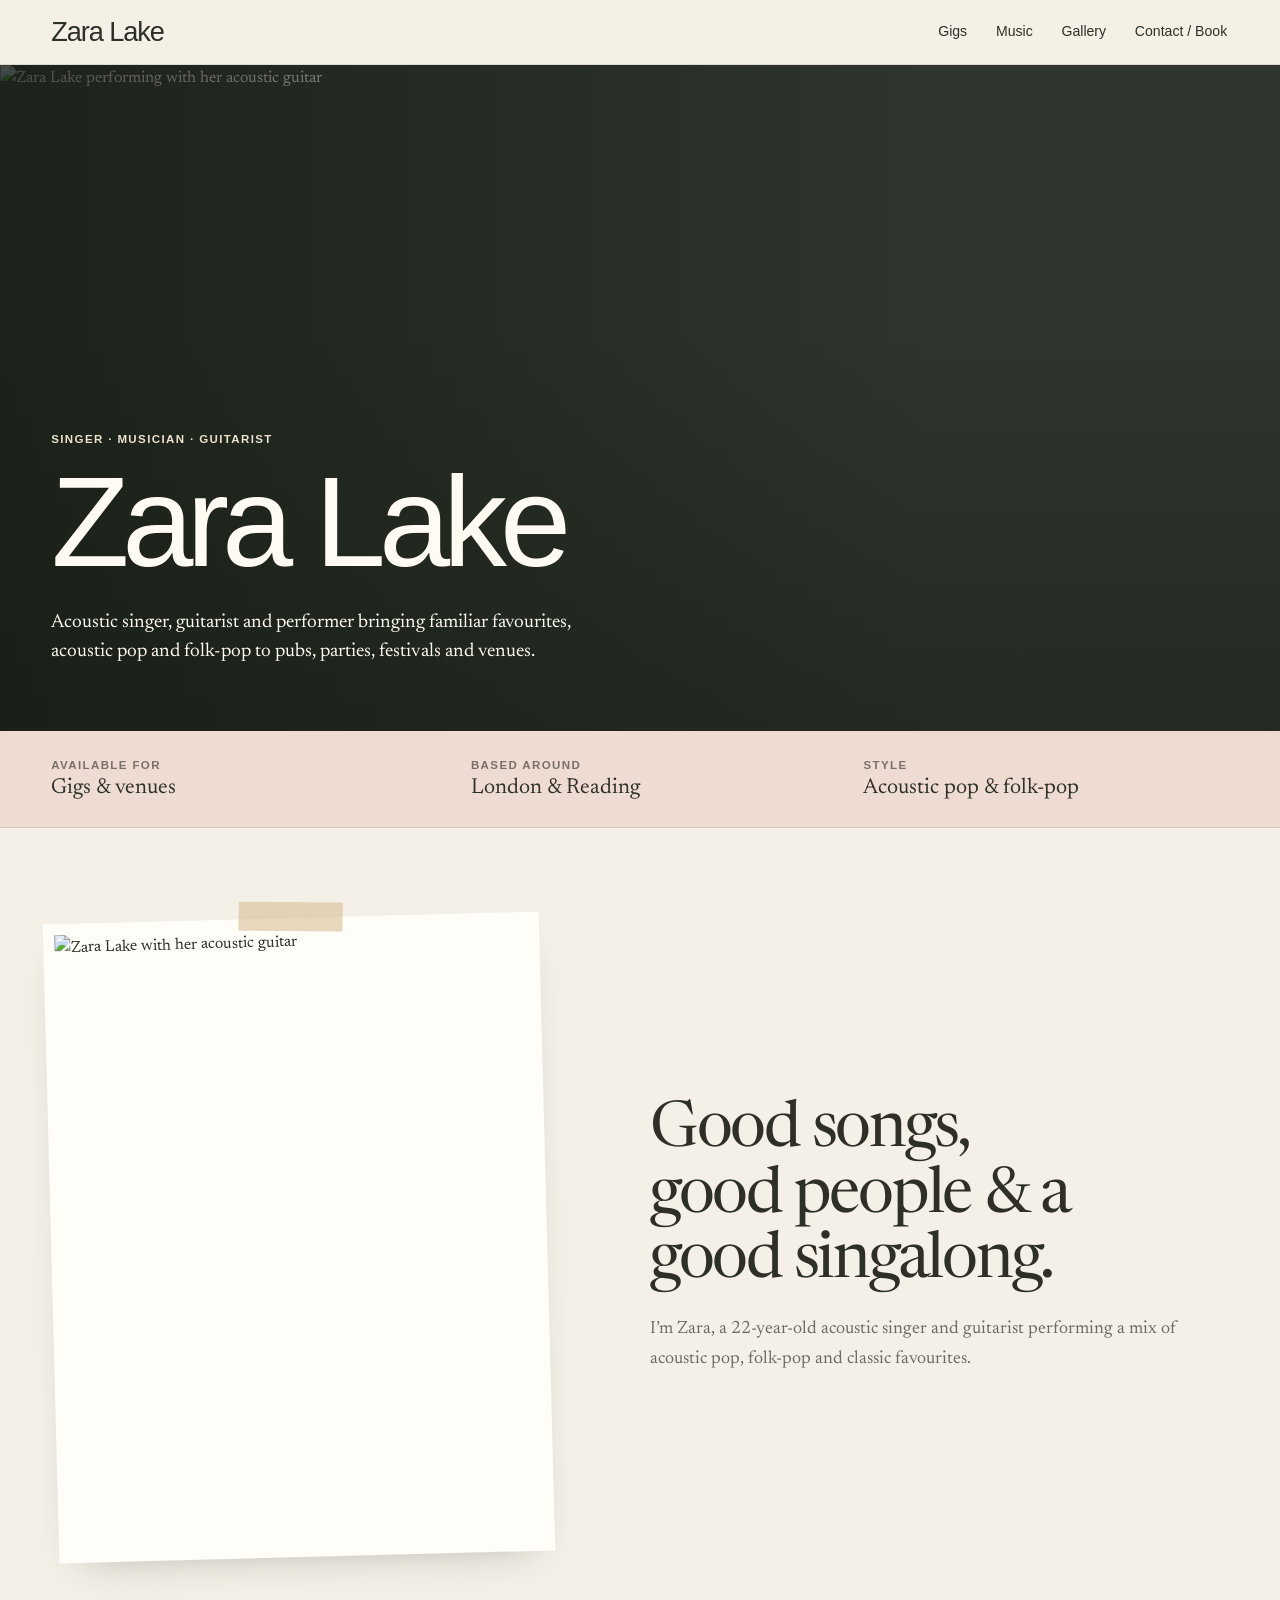
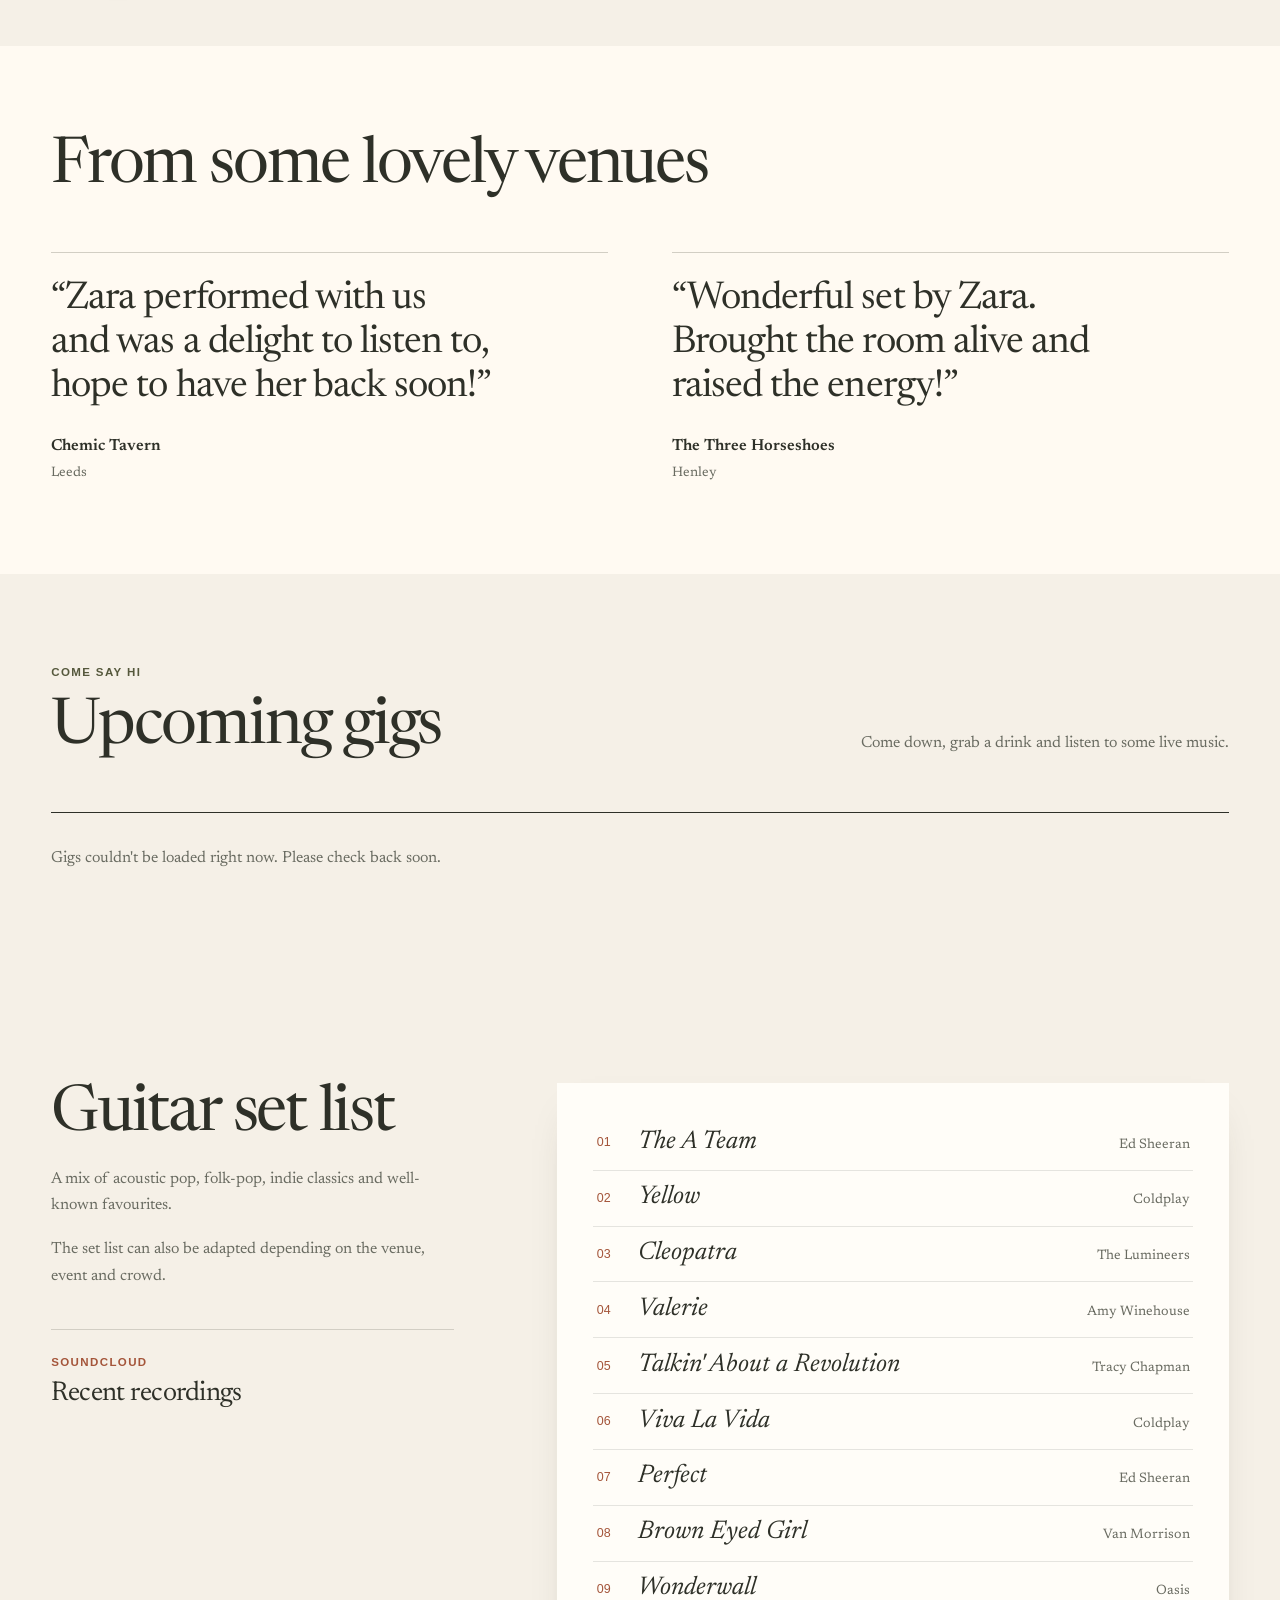
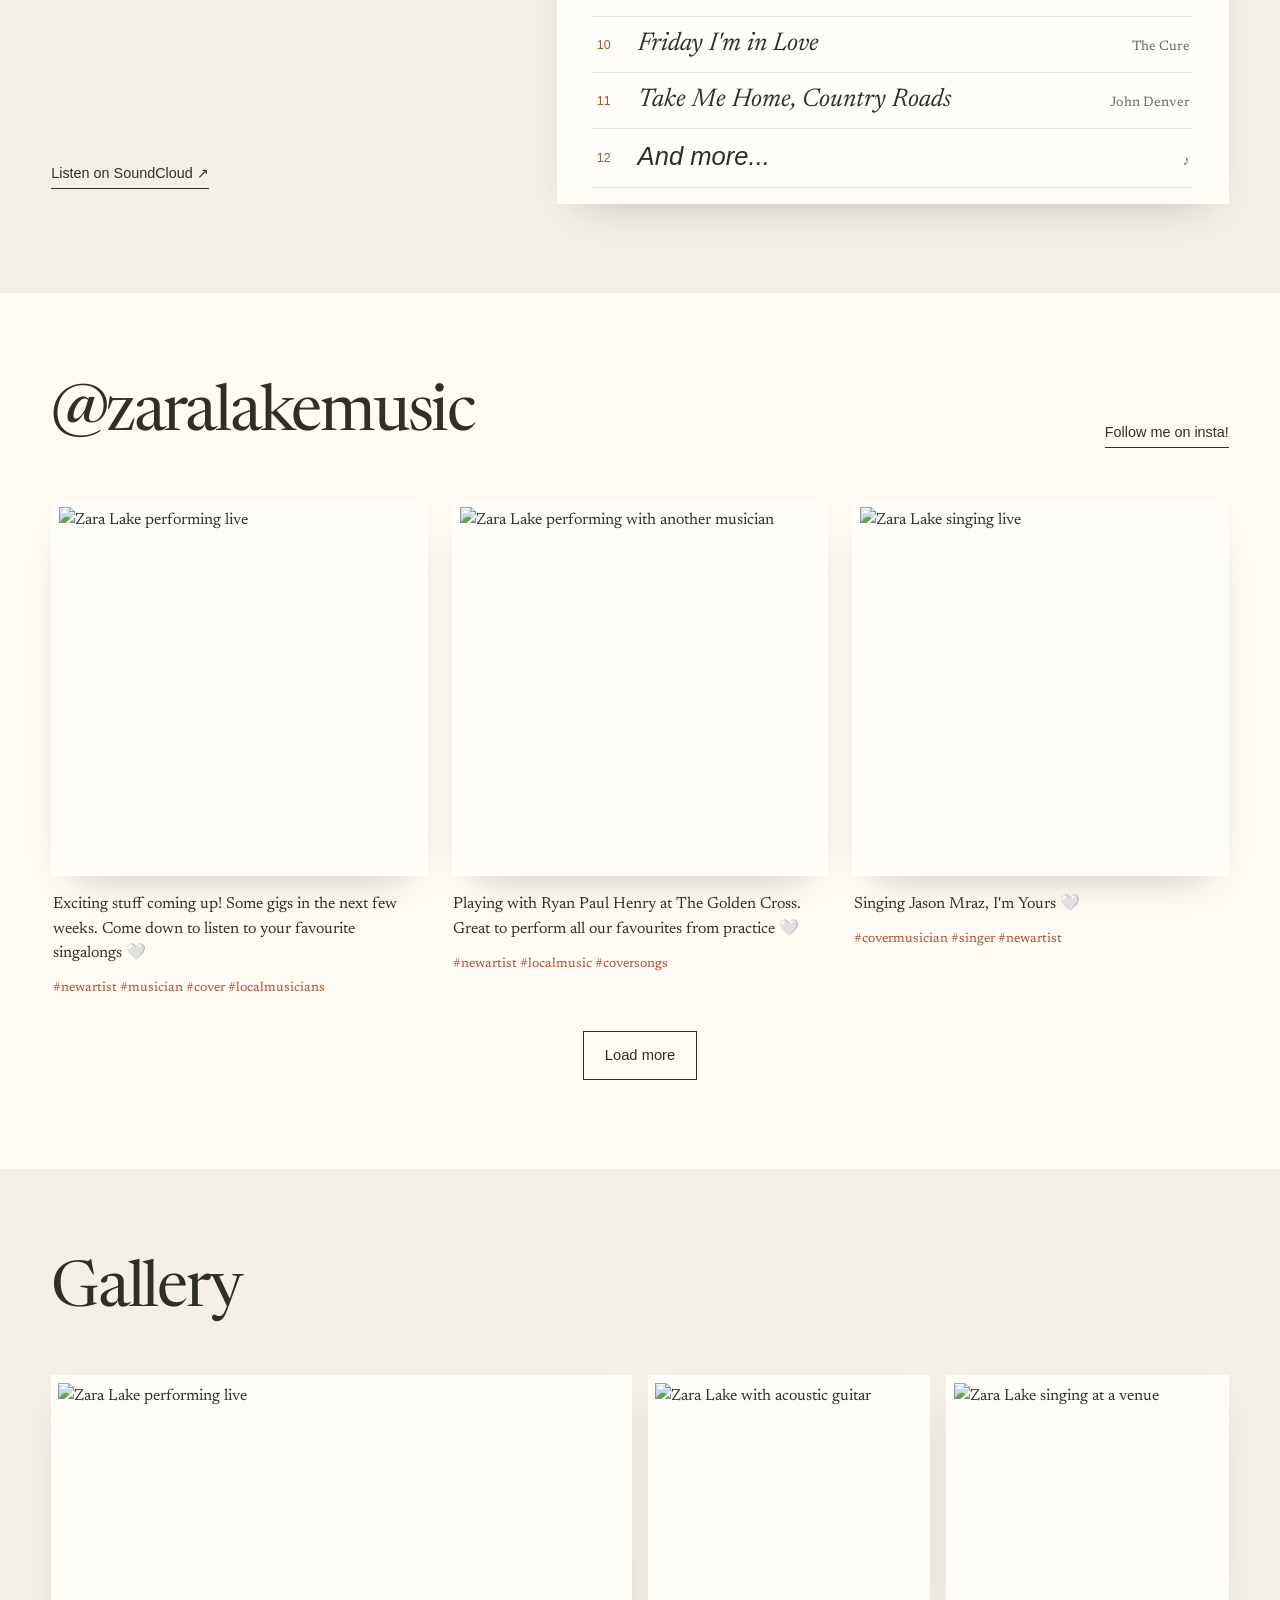
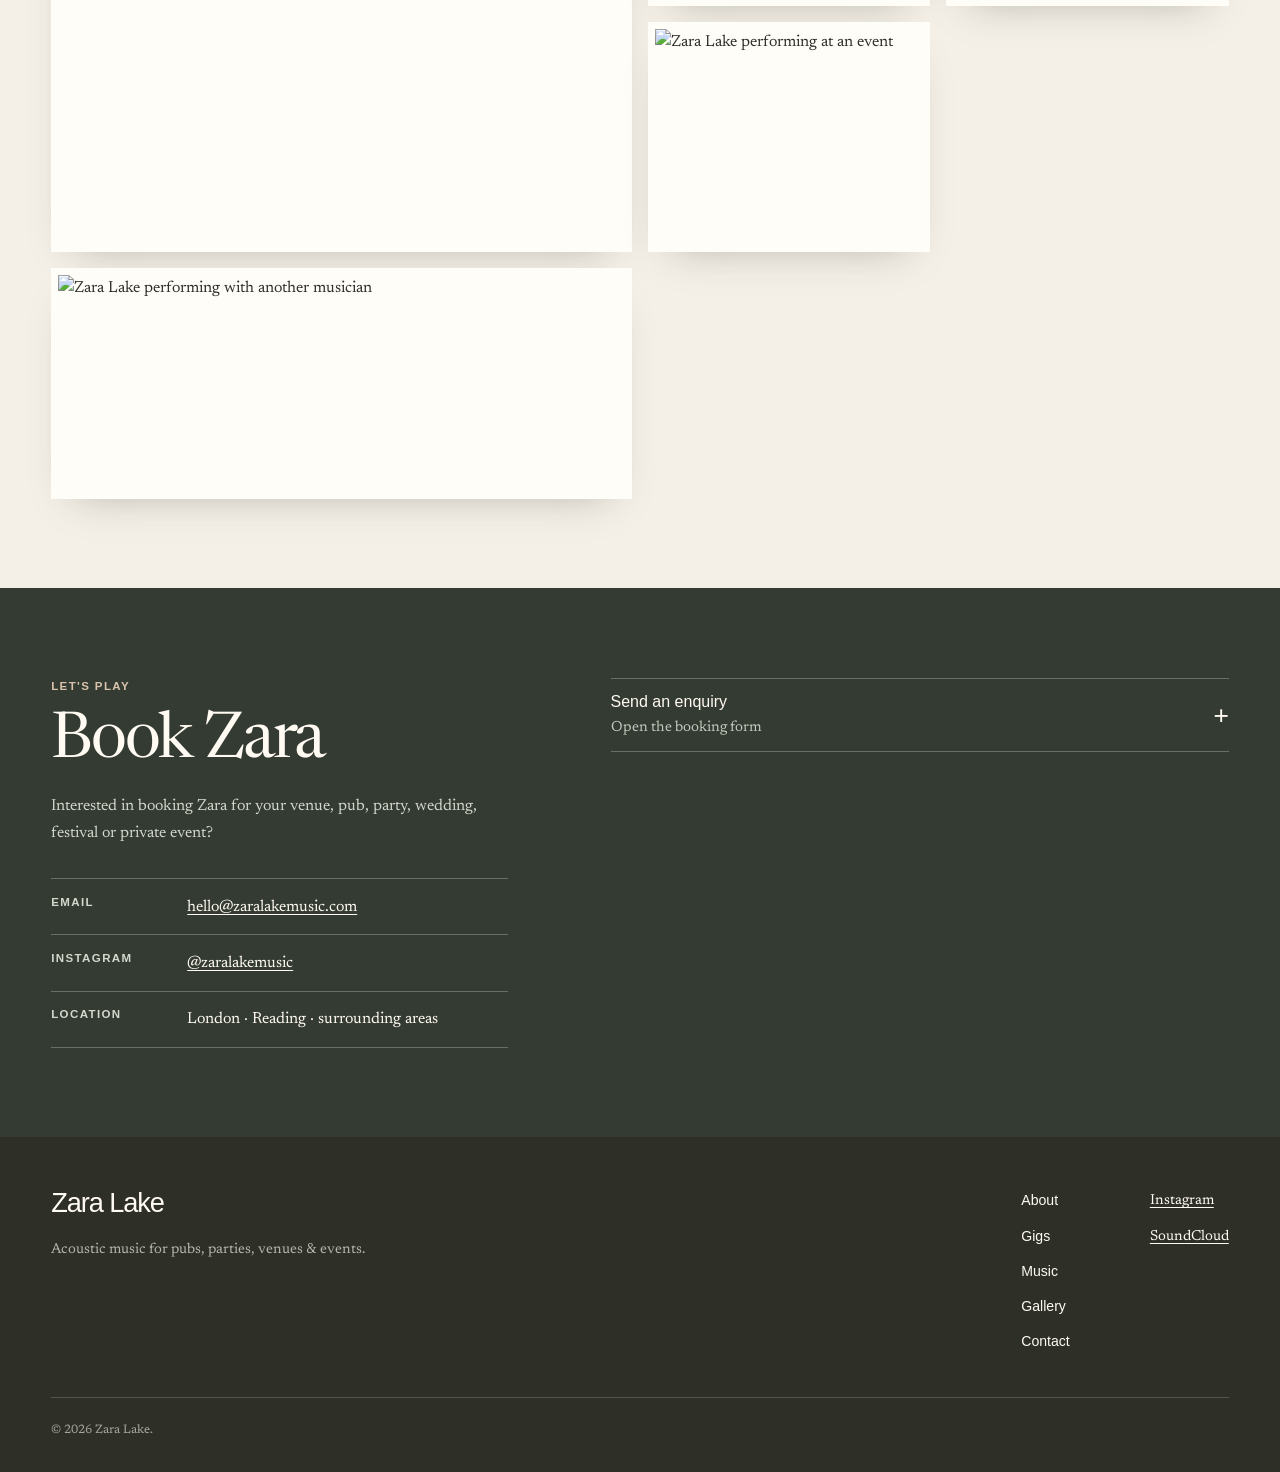
==== home.html @ e3bdc4d8 "Create home.html" ====
<!DOCTYPE html>
<html lang="en">
<head>
  <meta charset="UTF-8">
  <meta name="viewport" content="width=device-width, initial-scale=1.0">
  <meta name="theme-color" content="#f5f0e7">
  <meta name="color-scheme" content="light">
  <link rel="preconnect" href="https://fonts.googleapis.com">
  <link rel="preconnect" href="https://fonts.gstatic.com" crossorigin>
  <link href="https://fonts.googleapis.com/css2?family=Newsreader:ital,opsz,wght@0,6..72,200..800;1,6..72,200..800&display=swap" rel="stylesheet">

  <title>Zara Lake | Singer, Musician & Guitarist</title>

  <meta
    name="description"
    content="Zara Lake is a 22-year-old acoustic singer, guitarist and performer available for gigs, pubs, parties and venues across London, Reading and surrounding areas."
  >

  <!--
    CSS / JS hooks are intentionally kept semantic and lightweight.
    Add your own stylesheet and scripts here.
  -->
  <style>
:root {
  color-scheme: light;
  --paper: #f5f0e7;
  --cream: #fffaf2;
  --blush: #eedbd2;
  --sage: #e8ebe1;
  --olive: #55583c;
  --olive-deep: #343b32;
  --ink: #2e3028;
  --muted: #696b61;
  --line: #d2cec4;
  --line-soft: rgba(46, 48, 40, .12);
  --accent: #a4553a;
  --accent-soft: #dac3ac;
  --serif: "Newsreader", serif;
  --sans: Arial, Helvetica, sans-serif;
  --content: 76rem;
  --gutter: clamp(1.25rem, 4vw, 4rem);
  --section-space: clamp(4rem, 7vw, 7rem);
  --header-height: 4rem;
  --radius: .2rem;
  --shadow: 0 18px 40px -24px rgba(46, 48, 40, .35);
}

*, *::before, *::after { box-sizing: border-box; }

html {
  scroll-behavior: smooth;
  scroll-padding-top: calc(var(--header-height) + 1rem);
}

body {
  margin: 0;
  overflow-x: hidden;
  background: var(--paper);
  color: var(--ink);
  font: 400 1rem/1.65 var(--serif);
  -webkit-font-smoothing: antialiased;
  text-rendering: optimizeLegibility;
}

body.nav-lock { overflow: hidden; }

img {
  display: block;
  width: 100%;
  max-width: 100%;
}

button, input, textarea, select { font: inherit; }
button { color: inherit; cursor: pointer; }
a { color: inherit; text-decoration: none; }
p, h1, h2, h3, figure, blockquote { margin: 0; }
ul { margin: 0; padding: 0; }
[hidden] { display: none !important; }

::selection {
  background: var(--blush);
  color: var(--ink);
}

:focus-visible {
  outline: 3px solid var(--accent);
  outline-offset: 4px;
}

.container {
  width: min(calc(100% - 2 * var(--gutter)), var(--content));
  margin-inline: auto;
}

.section { padding-block: var(--section-space); }
.section[id] { scroll-margin-top: calc(var(--header-height) + 1rem); }

.eyebrow,
.booking-strip__label,
.contact__detail-label {
  font-family: var(--sans);
  font-size: .72rem;
  font-weight: 700;
  letter-spacing: .12em;
  line-height: 1.4;
  text-transform: uppercase;
}

.eyebrow {
  margin-bottom: 1rem;
  color: var(--olive);
}

h1, h2, h3 {
  font-family: var(--serif);
  font-weight: 400;
}

h2 {
  font-size: clamp(2.7rem, 5vw, 4.5rem);
  line-height: 1.02;
  letter-spacing: -.035em;
  text-wrap: balance;
}

h3 {
  font-size: clamp(1.45rem, 2.2vw, 2rem);
  line-height: 1.08;
  letter-spacing: -.02em;
}

.section-heading {
  max-width: 44rem;
  margin-bottom: clamp(2rem, 4vw, 3.5rem);
}

.section-heading > p:last-child {
  max-width: 36rem;
  margin-top: 1rem;
  color: var(--muted);
}

.section-heading--split {
  max-width: none;
  display: flex;
  align-items: end;
  justify-content: space-between;
  gap: 1.5rem 3rem;
}

.section-heading--split > p {
  max-width: 22rem;
  margin: 0 0 .3rem;
  color: var(--muted);
}

/* Header */
.site-header {
  position: sticky;
  top: 0;
  z-index: 50;
  background: rgba(245, 240, 231, .96);
  border-bottom: 1px solid var(--line-soft);
}

.site-header__inner {
  min-height: var(--header-height);
  display: flex;
  align-items: center;
  justify-content: space-between;
  gap: 1.5rem;
}

.site-logo {
  display: inline-flex;
  flex: none;
  line-height: 1;
}

.site-logo__name {
  font-family: var(--sans);
  font-size: 1.7rem;
  font-weight: 400;
  letter-spacing: -.04em;
}

.site-nav-panel {
  display: flex;
  align-items: center;
  margin-left: auto;
}

.site-nav {
  display: flex;
  align-items: center;
  gap: clamp(.8rem, 2vw, 2rem);
}

.site-nav a,
.site-footer nav a {
  font-family: var(--sans);
  font-size: .88rem;
}

.site-nav a {
  position: relative;
  padding: .8rem .1rem;
}

.site-nav a::after {
  content: "";
  position: absolute;
  right: .1rem;
  bottom: .52rem;
  left: .1rem;
  height: 1px;
  background: currentColor;
  transform: scaleX(0);
  transform-origin: right;
  transition: transform .2s ease;
}

.site-nav a:hover::after,
.site-nav a:focus-visible::after {
  transform: scaleX(1);
  transform-origin: left;
}

.nav-toggle { display: none; }

/* Hero */
.hero {
  position: relative;
  isolation: isolate;
  min-height: clamp(32rem, 74svh, 46rem);
  display: flex;
  align-items: flex-end;
  overflow: hidden;
  background: var(--olive-deep);
  color: var(--cream);
}

.hero__media,
.hero__media::after,
.hero__image {
  position: absolute;
  inset: 0;
  width: 100%;
  height: 100%;
}

.hero__media { z-index: -1; }

.hero__image {
  object-fit: cover;
  object-position: center 50%;
}

.hero__media::after {
  content: "";
  background:
    linear-gradient(90deg, rgba(22, 27, 20, .78), rgba(22, 27, 20, .18) 72%),
    linear-gradient(0deg, rgba(22, 27, 20, .42), transparent 60%);
}

.hero__content { padding-block: 5rem 4rem; }

.hero .eyebrow { color: #ece2ce; }

.hero h1 {
  max-width: 10ch;
  font-family: var(--sans);
  font-size: clamp(4.6rem, 10vw, 8.5rem);
  line-height: .92;
  letter-spacing: -.055em;
}

.hero__intro {
  max-width: 34rem;
  margin-top: 1.65rem;
  font-size: clamp(1.05rem, 1.6vw, 1.2rem);
  line-height: 1.55;
}

/* Shared controls */
.button {
  min-height: 3rem;
  display: inline-flex;
  align-items: center;
  justify-content: center;
  padding: .7rem 1.3rem;
  border: 1px solid currentColor;
  background: transparent;
  font-family: var(--sans);
  font-size: .92rem;
  transition: background .2s ease, color .2s ease, border-color .2s ease;
}

.button--primary {
  background: var(--olive);
  border-color: var(--olive);
  color: var(--cream);
}

.button--primary:hover {
  background: var(--olive-deep);
  border-color: var(--olive-deep);
}

.button--secondary:hover {
  background: var(--ink);
  color: var(--cream);
}

.text-link,
.gig__action a {
  width: fit-content;
  display: inline-block;
  padding-bottom: .16rem;
  border-bottom: 1px solid currentColor;
  font-family: var(--sans);
  font-size: .9rem;
}

.text-link:hover,
.gig__action a:hover { opacity: .65; }

/* Booking strip */
.booking-strip {
  background: var(--blush);
  border-bottom: 1px solid var(--line-soft);
}

.booking-strip__inner {
  min-height: 6rem;
  display: grid;
  grid-template-columns: repeat(3, minmax(0, 1fr));
}

.booking-strip__item {
  min-width: 0;
  display: flex;
  flex-direction: column;
  justify-content: center;
  gap: .3rem;
  padding: 1.25rem 1.7rem;
}

.booking-strip__item:first-child { padding-left: 0; }

.booking-strip__label { color: rgba(46, 48, 40, .62); }

.booking-strip__item strong {
  font-size: clamp(1.15rem, 1.7vw, 1.5rem);
  font-weight: 400;
  line-height: 1.1;
}

/* About */
.about__grid {
  display: grid;
  grid-template-columns: minmax(0, .9fr) minmax(0, 1.05fr);
  gap: clamp(3rem, 8vw, 8rem);
  align-items: center;
}

.about__image-wrap {
  position: relative;
  padding: .7rem .7rem 2.2rem;
  background: #fffdf8;
  box-shadow: var(--shadow);
  transform: rotate(-1.5deg);
}

.about__image-wrap::after {
  content: "";
  position: absolute;
  top: -1rem;
  left: 50%;
  width: 6.5rem;
  height: 1.8rem;
  background: rgba(214, 190, 150, .6);
  transform: translateX(-50%) rotate(2deg);
}

.about__image {
  aspect-ratio: 4 / 5;
  object-fit: cover;
}

.about__content { max-width: 36rem; }

.about__content > p:not(.eyebrow) {
  margin-top: 1.25rem;
  color: var(--muted);
  font-size: 1.12rem;
}

.about__content .text-link { margin-top: 2rem; }

/* Testimonials */
.testimonials { background: var(--cream); }

.testimonials__grid {
  display: grid;
  grid-template-columns: repeat(2, minmax(0, 1fr));
  gap: clamp(2rem, 5vw, 4rem);
}

.testimonial {
  padding-top: 1.5rem;
  border-top: 1px solid var(--line);
}

.testimonial blockquote {
  max-width: 20ch;
  font-size: clamp(1.9rem, 3vw, 2.75rem);
  line-height: 1.15;
  letter-spacing: -.025em;
}

.testimonial figcaption {
  display: flex;
  flex-direction: column;
  gap: .15rem;
  margin-top: 1.5rem;
}

.testimonial cite {
  font-style: normal;
  font-weight: 600;
}

.testimonial figcaption span {
  color: var(--muted);
  font-size: .85rem;
}

/* Gigs */
.gig-list { border-top: 1px solid var(--ink); }

.gig-list__loading,
.gig-list__empty,
.gig-list__error {
  padding-block: 2rem;
  color: var(--muted);
}

.gig {
  display: grid;
  grid-template-columns: minmax(0, 1fr) auto;
  gap: 1.25rem 2rem;
  align-items: center;
  padding: 1.5rem .25rem;
  border-bottom: 1px dashed #aaa69a;
}

.gig__details h3 {
  font-style: italic;
  font-weight: 400;
}

.gig__details p {
  margin-top: .35rem;
  color: var(--muted);
}

.gig__meta {
  display: flex;
  flex-wrap: wrap;
  align-items: baseline;
  gap: .4rem .7rem;
  margin-top: .45rem;
}

.gig__date {
  display: inline-flex;
  align-items: baseline;
  gap: .3rem;
  color: var(--accent);
  font-weight: 600;
}

.gig__meta .gig__time {
  margin-top: 0;
  color: var(--ink);
  font-weight: 600;
}

.gig__meta .gig__time::before {
  content: "·";
  margin-right: .7rem;
  color: var(--muted);
}

.gig__description { max-width: 48rem; }

/* Set list */
.set-list { background: var(--paper); }

.set-list__grid {
  display: grid;
  grid-template-columns: minmax(0, .75fr) minmax(0, 1.25fr);
  gap: clamp(3rem, 8vw, 8rem);
  align-items: start;
}

.set-list__intro {
  position: sticky;
  top: calc(var(--header-height) + 2rem);
}

.set-list__intro > p:not(.eyebrow) {
  max-width: 29rem;
  margin-top: 1.1rem;
  color: var(--muted);
}

.set-list__songs {
  position: relative;
  padding: 2rem clamp(1.2rem, 3vw, 2.25rem) 1rem;
  background: #fffdf8;
  box-shadow: var(--shadow);
}

.song-list {
  list-style: none;
  counter-reset: song;
}

.song-list li {
  position: relative;
  min-width: 0;
  display: grid;
  grid-template-columns: minmax(0, 1fr) minmax(8rem, .5fr);
  gap: 1rem;
  align-items: baseline;
  padding: .85rem .2rem .85rem 2.8rem;
  border-bottom: 1px solid var(--line-soft);
  counter-increment: song;
}

.song-list li::before {
  content: counter(song, decimal-leading-zero);
  position: absolute;
  left: .25rem;
  top: 50%;
  color: var(--accent);
  font-family: var(--sans);
  font-size: .78rem;
  transform: translateY(-50%);
}

.song-list li span:first-child {
  font-size: clamp(1.3rem, 2vw, 1.8rem);
  font-style: italic;
  line-height: 1.08;
}

.song-list li span:last-child {
  color: var(--muted);
  font-size: .85rem;
  text-align: right;
}

.song-list__more::before { content: ""; }

.song-list__more span:first-child {
  font-family: var(--sans);
  font-size: .9rem;
  font-style: normal;
}

.soundcloud-panel {
  margin-top: 2.5rem;
  padding-top: 1.5rem;
  border-top: 1px solid var(--line);
}

.soundcloud-panel .eyebrow {
  margin-bottom: .55rem;
  color: var(--accent);
}

.soundcloud-panel h3 { font-size: 1.7rem; }

.soundcloud-player {
  display: block;
  width: 100%;
  height: 320px;
  margin-top: 1.1rem;
  border: 0;
}

.soundcloud-panel .text-link { margin-top: 1rem; }

/* Social feed */
.social-feed { background: var(--cream); }

.social-feed__grid {
  display: grid;
  grid-template-columns: repeat(3, minmax(0, 1fr));
  gap: 1.5rem;
}

.social-post__image-link {
  display: block;
  overflow: hidden;
  padding: .5rem;
  background: #fffdf8;
  box-shadow: var(--shadow);
}

.social-post__image-link img {
  aspect-ratio: 1 / 1;
  object-fit: cover;
}

.social-post__content {
  padding: 1rem .1rem 0;
}

.social-post__content p {
  font-size: 1rem;
  line-height: 1.55;
}

.social-post__content span {
  display: block;
  margin-top: .7rem;
  color: var(--accent);
  font-size: .82rem;
}

.social-feed__footer {
  display: flex;
  justify-content: center;
  margin-top: 2rem;
}

/* Gallery */
.gallery__grid {
  display: grid;
  grid-template-columns: repeat(4, minmax(0, 1fr));
  grid-auto-rows: clamp(11rem, 18vw, 16rem);
  gap: 1rem;
}

.gallery__item {
  overflow: hidden;
  padding: .45rem;
  background: #fffdf8;
  box-shadow: var(--shadow);
}

.gallery__item--large {
  grid-column: span 2;
  grid-row: span 2;
}

.gallery__item--wide { grid-column: span 2; }

.gallery__item img {
  height: 100%;
  object-fit: cover;
}

/* Contact */
.contact {
  background: var(--olive-deep);
  color: var(--cream);
  color-scheme: dark;
}

.contact__grid {
  display: grid;
  grid-template-columns: minmax(0, .85fr) minmax(0, 1.15fr);
  gap: clamp(3rem, 8vw, 8rem);
  align-items: start;
}

.contact .eyebrow { color: var(--accent-soft); }

.contact__intro > p:not(.eyebrow) {
  max-width: 31rem;
  margin-top: 1.15rem;
  color: #d4d7cc;
}

.contact__details {
  margin-top: 2rem;
  border-top: 1px solid #697061;
}

.contact__detail {
  display: grid;
  grid-template-columns: 7.5rem 1fr;
  gap: 1rem;
  padding: .9rem 0;
  border-bottom: 1px solid #697061;
}

.contact__detail-label { color: #d4d7cc; }

.contact__detail a {
  text-decoration: underline;
  text-decoration-thickness: 1px;
  text-underline-offset: .2rem;
}

.contact__form-wrap {
  border-top: 1px solid #697061;
  border-bottom: 1px solid #697061;
}

.enquiry-disclosure > summary {
  min-height: 4.5rem;
  display: flex;
  align-items: center;
  justify-content: space-between;
  gap: 1rem;
  list-style: none;
  cursor: pointer;
  font-family: var(--sans);
  font-size: 1rem;
}

.enquiry-disclosure > summary::-webkit-details-marker { display: none; }

.enquiry-disclosure > summary::after {
  content: "+";
  flex: none;
  font-size: 1.65rem;
  font-weight: 300;
  line-height: 1;
}

.enquiry-disclosure[open] > summary::after { content: "−"; }

.enquiry-disclosure__hint {
  display: block;
  color: #c4c9bd;
  font-family: var(--serif);
  font-size: .92rem;
}

.contact-form {
  display: grid;
  grid-template-columns: repeat(2, minmax(0, 1fr));
  gap: 1rem;
  padding: 1.5rem 0 2rem;
  border-top: 1px solid #697061;
}

.form-field {
  min-width: 0;
  display: flex;
  flex-direction: column;
  gap: .4rem;
}

.form-field--full { grid-column: 1 / -1; }

.form-field label {
  font-family: var(--sans);
  font-size: .78rem;
}

.form-field input,
.form-field select,
.form-field textarea {
  width: 100%;
  border: 1px solid #818877;
  border-radius: var(--radius);
  background: transparent;
  color: var(--cream);
  padding: .8rem .85rem;
  outline: none;
  transition: border-color .2s ease, box-shadow .2s ease;
}

.form-field input,
.form-field select { min-height: 3rem; }

.form-field textarea {
  min-height: 8rem;
  resize: vertical;
}

.form-field input::placeholder,
.form-field textarea::placeholder {
  color: #c2c7bb;
  opacity: 1;
}

.form-field select option {
  background: var(--olive-deep);
  color: var(--cream);
}

.form-field input:focus,
.form-field select:focus,
.form-field textarea:focus {
  border-color: var(--accent-soft);
  box-shadow: 0 0 0 2px rgba(218, 195, 172, .2);
}

.contact .button--primary {
  grid-column: 1 / -1;
  justify-self: start;
  background: var(--accent-soft);
  border-color: var(--accent-soft);
  color: #292f27;
}

.contact .button--primary:hover {
  background: #ecdbca;
  border-color: #ecdbca;
}

/* Footer */
.site-footer {
  padding-block: 3.25rem 2rem;
  background: var(--ink);
  color: var(--cream);
}

.site-footer__inner {
  display: grid;
  grid-template-columns: minmax(0, 1.5fr) auto auto;
  gap: 2rem 5rem;
  align-items: start;
}

.site-footer__brand > p {
  max-width: 24rem;
  margin-top: 1rem;
  color: rgba(255, 250, 242, .65);
  font-size: .9rem;
}

.site-footer__nav nav,
.site-footer__social {
  display: grid;
  gap: .75rem;
}

.site-footer__social a {
  font-size: .9rem;
  text-decoration: underline;
  text-underline-offset: .2rem;
}

.site-footer__bottom {
  display: flex;
  justify-content: space-between;
  gap: 1rem;
  margin-top: 2.75rem;
  padding-top: 1.35rem;
  border-top: 1px solid rgba(255, 250, 242, .18);
  color: rgba(255, 250, 242, .58);
  font-size: .76rem;
}

/* Mobile navigation and layouts */
@media (max-width: 820px) {
  :root {
    --header-height: 3.5rem;
    --section-space: clamp(3.75rem, 12vw, 5.5rem);
  }

  .site-logo__name { font-size: 1.5rem; }

  .nav-toggle {
    width: 2.75rem;
    min-height: 2.75rem;
    display: inline-flex;
    align-items: center;
    justify-content: center;
    padding: 0;
    border: 0;
    background: transparent;
  }

  .nav-toggle__icon {
    position: relative;
    width: 22px;
    height: 16px;
  }

  .nav-toggle__icon span {
    position: absolute;
    left: 0;
    width: 100%;
    height: 2px;
    background: currentColor;
    transition: transform .18s ease, top .18s ease, opacity .18s ease;
  }

  .nav-toggle__icon span:first-child { top: 0; }
  .nav-toggle__icon span:nth-child(2) { top: 7px; }
  .nav-toggle__icon span:last-child { top: 14px; }
  .nav-open .nav-toggle__icon span:nth-child(2) { opacity: 0; }
  .nav-open .nav-toggle__icon span:first-child { top: 7px; transform: rotate(45deg); }
  .nav-open .nav-toggle__icon span:last-child { top: 7px; transform: rotate(-45deg); }

  .site-nav-panel {
    position: fixed;
    top: var(--header-height);
    right: 0;
    left: 0;
    height: calc(100dvh - var(--header-height));
    display: flex;
    align-items: stretch;
    padding: 1rem var(--gutter) 2rem;
    background: var(--paper);
    border-top: 1px solid var(--line-soft);
    visibility: hidden;
    opacity: 0;
    transform: translateY(-.4rem);
    pointer-events: none;
    transition: opacity .2s ease, transform .2s ease, visibility .2s;
  }

  .nav-open .site-nav-panel {
    visibility: visible;
    opacity: 1;
    transform: none;
    pointer-events: auto;
  }

  .site-nav {
    width: 100%;
    display: grid;
    align-content: start;
    gap: 0;
  }

  .site-nav a {
    min-height: 3.8rem;
    display: flex;
    align-items: center;
    border-bottom: 1px solid var(--line);
    font-family: var(--serif);
    font-size: 1.6rem;
  }

  .site-nav a::after { display: none; }

  .hero {
    min-height: min(42rem, 82svh);
  }

  .hero__media::after {
    background: linear-gradient(0deg, rgba(22, 27, 20, .8), rgba(22, 27, 20, .15) 82%);
  }

  .hero h1 { font-size: clamp(4rem, 18vw, 6.5rem); }
  .hero__content { padding-block: 4rem 3rem; }

  .section-heading--split { display: block; }
  .section-heading--split > p { margin-top: 1rem; }

  .about__grid,
  .set-list__grid,
  .contact__grid {
    grid-template-columns: 1fr;
  }

  .about__grid { gap: 3rem; }
  .about__image-wrap { width: min(90%, 32rem); }
  .set-list__intro { position: static; }

  .testimonials__grid { grid-template-columns: 1fr; }
  .social-feed__grid { grid-template-columns: repeat(2, minmax(0, 1fr)); }

  .gallery__grid {
    grid-template-columns: repeat(2, minmax(0, 1fr));
    grid-auto-rows: clamp(10rem, 34vw, 15rem);
  }

  .gallery__item--large,
  .gallery__item--wide { grid-column: span 2; }

  .site-footer__inner { grid-template-columns: 1fr 1fr; }
  .site-footer__brand { grid-column: 1 / -1; }
}

@media (max-width: 640px) {
  :root { --gutter: 1rem; }

  .booking-strip { padding-block: .4rem; }

  .booking-strip__inner { grid-template-columns: 1fr; }

  .booking-strip__item,
  .booking-strip__item:first-child {
    min-height: 3.75rem;
    display: grid;
    grid-template-columns: minmax(6.5rem, .45fr) minmax(0, 1fr);
    align-items: center;
    gap: 1rem;
    padding: .8rem 0;
    border-bottom: 1px solid rgba(46, 48, 40, .14);
  }

  .booking-strip__item:last-child { border-bottom: 0; }
  .booking-strip__item strong { text-align: right; }

  h2 { font-size: clamp(2.7rem, 13vw, 4rem); }

  .social-feed__grid { grid-template-columns: 1fr; }

  .song-list li {
    grid-template-columns: minmax(0, 1fr) minmax(0, .7fr);
    padding-left: 2.5rem;
  }

  .song-list li span:last-child { overflow-wrap: anywhere; }

  .contact-form { grid-template-columns: 1fr; }
  .form-field,
  .form-field--full { grid-column: auto; }
  .contact .button--primary { grid-column: auto; width: 100%; }

  .contact__detail {
    grid-template-columns: 1fr;
    gap: .2rem;
  }

  .site-footer__inner { grid-template-columns: 1fr; }
  .site-footer__brand { grid-column: auto; }
  .site-footer__bottom { display: grid; }
}

@media (prefers-reduced-motion: reduce) {
  html { scroll-behavior: auto; }

  *, *::before, *::after {
    scroll-behavior: auto !important;
    transition-duration: .01ms !important;
    animation-duration: .01ms !important;
    animation-iteration-count: 1 !important;
  }
}
</style>
</head>

<body>



  <!-- =========================================================
       SITE HEADER
  ========================================================== -->
  <header class="site-header">
    <div class="container site-header__inner">

      <a href="#home" class="site-logo" aria-label="Zara Lake home">
        <span class="site-logo__name">Zara Lake</span>

      </a>

      <button
        class="nav-toggle"
        type="button"
        aria-expanded="false"
        aria-controls="site-nav-panel"
        aria-label="Open menu"
      >

        <span class="nav-toggle__icon" aria-hidden="true">
          <span></span>
          <span></span>
          <span></span>
        </span>
      </button>

      <div class="site-nav-panel" id="site-nav-panel">
        <nav class="site-nav" aria-label="Main navigation">

          <a href="#gigs">Gigs</a>
          <a href="#music">Music</a>
          <a href="#gallery">Gallery</a>
          <a href="#contact">Contact / Book</a>
        </nav>


      </div>

    </div>
  </header>


  <main id="main-content">

    <!-- =======================================================
         HERO
    ======================================================== -->
    <section class="hero" id="home" aria-labelledby="hero-title">

      <div class="hero__media">
        <!-- Replace with a strong performance / portrait image -->
        <img
          src="https://ik.imagekit.io/vjtm8uzlm/Zara%20Lake%20Music/IMG_6735.JPG?updatedAt=1790431172803"
          alt="Zara Lake performing with her acoustic guitar"
          class="hero__image"
          fetchpriority="high" style="object-position:bottom;"
        >
      </div>

      <div class="container hero__content">

        <p class="eyebrow">Singer · Musician · Guitarist</p>

        <h1 id="hero-title">
          Zara Lake
        </h1>

        <p class="hero__intro">
          Acoustic singer, guitarist and performer bringing
          familiar favourites, acoustic pop and folk-pop to
          pubs, parties, festivals and venues.
        </p>

      </div>
    </section>


    <!-- =======================================================
         QUICK INTRO / BOOKING STRIP
    ======================================================== -->
    <section class="booking-strip" aria-label="Booking information">

      <div class="container booking-strip__inner">

        <div class="booking-strip__item">
          <span class="booking-strip__label">Available for</span>
          <strong>Gigs &amp; venues</strong>
        </div>

        <div class="booking-strip__item">
          <span class="booking-strip__label">Based around</span>
          <strong>London &amp; Reading</strong>
        </div>

        <div class="booking-strip__item">
          <span class="booking-strip__label">Style</span>
          <strong>Acoustic pop &amp; folk-pop</strong>
        </div>


      </div>

    </section>


    <!-- =======================================================
         ABOUT
    ======================================================== -->
    <section class="section about" id="about" aria-labelledby="about-title">

      <div class="container about__grid">

        <div class="about__image-wrap">
          <!-- Replace with another portrait / candid performance image -->
          <img
            src="https://ik.imagekit.io/vjtm8uzlm/Zara%20Lake%20Music/Photos:%20Content/d9f10f72-599a-49cd-b3c3-ceac1bae5daf.JPG?updatedAt=1790430794148"
            alt="Zara Lake with her acoustic guitar"
            class="about__image"
            loading="lazy"
          >
        </div>

        <div class="about__content">


          <h2 id="about-title">
            Good songs, good people &amp; a good singalong.
          </h2>

          <p>
            I’m Zara, a 22-year-old acoustic singer and guitarist
            performing a mix of acoustic pop, folk-pop and classic
            favourites.
          </p>


        </div>

      </div>

    </section>


    <!-- =======================================================
         TESTIMONIALS
    ======================================================== -->
    <section class="section testimonials" aria-labelledby="testimonials-title">

      <div class="container">

        <div class="section-heading">

          <h2 id="testimonials-title">From some lovely venues</h2>
        </div>

        <div class="testimonials__grid">

          <figure class="testimonial">
            <blockquote>
              “Zara performed with us and was a delight to listen to,
              hope to have her back soon!”
            </blockquote>

            <figcaption>
              <cite>Chemic Tavern</cite>
              <span>Leeds</span>
            </figcaption>
          </figure>

          <figure class="testimonial">
            <blockquote>
              “Wonderful set by Zara. Brought the room alive and
              raised the energy!”
            </blockquote>

            <figcaption>
              <cite>The Three Horseshoes</cite>
              <span>Henley</span>
            </figcaption>
          </figure>

        </div>

      </div>

    </section>


    <!-- =======================================================
         UPCOMING GIGS
    ======================================================== -->
<section class="section gigs" id="gigs" aria-labelledby="gigs-title">

  <div class="container">

    <div class="section-heading section-heading--split">

      <div>
        <p class="eyebrow">Come say hi</p>
        <h2 id="gigs-title">Upcoming gigs</h2>
      </div>

      <p>
        Come down, grab a drink and listen to some live music.
      </p>

    </div>

    <div
      class="gig-list"
      id="gig-list"
      aria-live="polite"
    >
      <div class="gig-list__loading">
        Loading upcoming gigs...
      </div>
    </div>

    <p
      class="gig-list__empty"
      id="gig-list-empty"
      hidden
    >
      No upcoming gigs at the moment. Check back soon!
    </p>

    <p
      class="gig-list__error"
      id="gig-list-error"
      hidden
    >
      Gigs couldn't be loaded right now. Please check back soon.
    </p>


  </div>

</section>


    <!-- =======================================================
         SET LIST
    ======================================================== -->
    <section class="section set-list" id="music" aria-labelledby="set-list-title">

      <div class="container set-list__grid">

        <div class="set-list__intro">


          <h2 id="set-list-title">
            Guitar set list
          </h2>

          <p>
            A mix of acoustic pop, folk-pop, indie classics and
            well-known favourites.
          </p>

          <p>
            The set list can also be adapted depending on the
            venue, event and crowd.
          </p>

          <aside class="soundcloud-panel" id="soundcloud" aria-labelledby="soundcloud-title">
            <p class="eyebrow">SoundCloud</p>
            <h3 id="soundcloud-title">Recent recordings</h3>
            <iframe
              class="soundcloud-player"
              title="Zara Lake recordings on SoundCloud"
              src="https://w.soundcloud.com/player/?url=https%3A%2F%2Fsoundcloud.com%2Fzaralakemusic%2F&amp;color=%23b8846d&amp;auto_play=false&amp;hide_related=true&amp;show_comments=false&amp;show_user=true&amp;show_reposts=false&amp;visual=false"
              width="100%"
              height="360"
              loading="lazy"
              allow="autoplay"
            ></iframe>
            <a class="text-link" href="https://soundcloud.com/zaralakemusic/" target="_blank" rel="noopener noreferrer">Listen on SoundCloud ↗</a>
          </aside>


        </div>


        <div class="set-list__songs">

          <ul class="song-list">

            <li>
              <span>The A Team</span>
              <span>Ed Sheeran</span>
            </li>

            <li>
              <span>Yellow</span>
              <span>Coldplay</span>
            </li>

            <li>
              <span>Cleopatra</span>
              <span>The Lumineers</span>
            </li>

            <li>
              <span>Valerie</span>
              <span>Amy Winehouse</span>
            </li>

            <li>
              <span>Talkin' About a Revolution</span>
              <span>Tracy Chapman</span>
            </li>

            <li>
              <span>Viva La Vida</span>
              <span>Coldplay</span>
            </li>

            <li>
              <span>Perfect</span>
              <span>Ed Sheeran</span>
            </li>

            <li>
              <span>Brown Eyed Girl</span>
              <span>Van Morrison</span>
            </li>

            <li>
              <span>Wonderwall</span>
              <span>Oasis</span>
            </li>

            <li>
              <span>Friday I'm in Love</span>
              <span>The Cure</span>
            </li>

            <li>
              <span>Take Me Home, Country Roads</span>
              <span>John Denver</span>
            </li>

            <li class="song-list__more">
              <span>And more...</span>
              <span aria-hidden="true">♪</span>
            </li>

          </ul>

        </div>

      </div>

    </section>


    <!-- =======================================================
         INSTAGRAM / SOCIAL FEED
    ======================================================== -->
    <section class="section social-feed" id="gallery" aria-labelledby="social-title">

      <div class="container">

        <div class="section-heading section-heading--split">

          <div>

            <h2 id="social-title">@zaralakemusic</h2>
          </div>

          <a
            href="#"
            class="text-link"
            aria-label="Follow Zara Lake on Instagram"
          >
            Follow me on insta!
          </a>

        </div>


        <!--
          Replace these cards with an Instagram embed/feed when
          the real social integration is added.
        -->

        <div class="social-feed__grid">

          <article class="social-post">

            <a href="#" class="social-post__image-link">
              <img
                src="images/social-01.jpg"
                alt="Zara Lake performing live"
                loading="lazy"
              >
            </a>

            <div class="social-post__content">
              <p>
                Exciting stuff coming up! Some gigs in the next few
                weeks. Come down to listen to your favourite singalongs 🤍
              </p>
              <span>#newartist #musician #cover #localmusicians</span>
            </div>

          </article>


          <article class="social-post">

            <a href="#" class="social-post__image-link">
              <img
                src="images/social-02.jpg"
                alt="Zara Lake performing with another musician"
                loading="lazy"
              >
            </a>

            <div class="social-post__content">
              <p>
                Playing with Ryan Paul Henry at The Golden Cross.
                Great to perform all our favourites from practice 🤍
              </p>
              <span>#newartist #localmusic #coversongs</span>
            </div>

          </article>


          <article class="social-post">

            <a href="#" class="social-post__image-link">
              <img
                src="images/social-06.jpg"
                alt="Zara Lake singing live"
                loading="lazy"
              >
            </a>

            <div class="social-post__content">
              <p>
                Singing Jason Mraz, I'm Yours 🤍
              </p>
              <span>#covermusician #singer #newartist</span>
            </div>

          </article>

        </div>


        <div class="social-feed__footer">
          <a href="#" class="button button--secondary">
            Load more
          </a>
        </div>

      </div>

    </section>


    <!-- =======================================================
         PHOTO GALLERY
    ======================================================== -->
    <section class="section gallery" aria-labelledby="gallery-title">

      <div class="container">

        <div class="section-heading">

          <h2 id="gallery-title">Gallery</h2>
        </div>

        <div class="gallery__grid">

          <figure class="gallery__item gallery__item--large">
            <img
              src="https://ik.imagekit.io/vjtm8uzlm/Zara%20Lake%20Music/Photos:%20Content/IMG_9329.jpeg?updatedAt=1790430794140"
              alt="Zara Lake performing live"
              loading="lazy"
            >
          </figure>

          <figure class="gallery__item">
            <img
              src="https://ik.imagekit.io/vjtm8uzlm/Zara%20Lake%20Music/Photos:%20Content/IMG_4236.JPG?updatedAt=1790430794166"
              alt="Zara Lake with acoustic guitar"
              loading="lazy"
            >
          </figure>

          <figure class="gallery__item">
            <img
              src="https://ik.imagekit.io/vjtm8uzlm/Zara%20Lake%20Music/IMG_3676.jpeg?updatedAt=1790430853195"
              alt="Zara Lake singing at a venue"
              loading="lazy"
            >
          </figure>

          <figure class="gallery__item">
            <img
              src="https://ik.imagekit.io/vjtm8uzlm/Zara%20Lake%20Music/IMG_3598.JPG?updatedAt=1790431171863"
              alt="Zara Lake performing at an event"
              loading="lazy"
            >
          </figure>

          <figure class="gallery__item gallery__item--wide">
            <img
              src="https://ik.imagekit.io/vjtm8uzlm/Zara%20Lake%20Music/IMG_3587.JPG?updatedAt=1790431133990"
              alt="Zara Lake performing with another musician"
              loading="lazy"
            >
          </figure>

        </div>

      </div>

    </section>


    <!-- =======================================================
         CONTACT
    ======================================================== -->
    <section class="section contact" id="contact" aria-labelledby="contact-title">

      <div class="container contact__grid">

        <div class="contact__intro">

          <p class="eyebrow">Let's play</p>

          <h2 id="contact-title">
            Book Zara
          </h2>

          <p>
            Interested in booking Zara for your venue, pub,
            party, wedding, festival or private event?
          </p>


          <div class="contact__details">

            <div class="contact__detail">
              <span class="contact__detail-label">Email</span>
              <a href="mailto:hello@zaralakemusic.com">
                hello@zaralakemusic.com
              </a>
            </div>

            <div class="contact__detail">
              <span class="contact__detail-label">Instagram</span>
              <a href="#">
                @zaralakemusic
              </a>
            </div>

            <div class="contact__detail">
              <span class="contact__detail-label">Location</span>
              <span>London · Reading · surrounding areas</span>
            </div>

          </div>

        </div>


        <div class="contact__form-wrap">
          <details class="enquiry-disclosure">
            <summary>
              <span>
                Send an enquiry
                <span class="enquiry-disclosure__hint">Open the booking form</span>
              </span>
            </summary>

            <form class="contact-form" action="" method="post">
              <div class="form-field form-field--full">
                <label for="name">Your name</label>
                <input type="text" id="name" name="name" autocomplete="name" placeholder="Your name" required>
              </div>

              <div class="form-field form-field--full">
                <label for="email">Email address</label>
                <input type="email" id="email" name="email" autocomplete="email" placeholder="you@example.com" required>
              </div>

              <div class="form-field">
                <label for="event-type">What are you booking for?</label>
                <select id="event-type" name="event_type">
                  <option value="">Select an option</option>
                  <option value="pub">Pub / Bar</option>
                  <option value="private-party">Private party</option>
                  <option value="wedding">Wedding</option>
                  <option value="festival">Festival</option>
                  <option value="corporate">Corporate event</option>
                  <option value="other">Other</option>
                </select>
              </div>

              <div class="form-field">
                <label for="event-date">Event date</label>
                <input type="date" id="event-date" name="event_date">
              </div>

              <div class="form-field form-field--full">
                <label for="venue">Venue / location</label>
                <input type="text" id="venue" name="venue" placeholder="Venue or location">
              </div>

              <div class="form-field form-field--full">
                <label for="message">Tell me a little more</label>
                <textarea id="message" name="message" rows="5" placeholder="Tell me about the event, timings and location." required></textarea>
              </div>

              <button type="submit" class="button button--primary">Send enquiry</button>
            </form>
          </details>
        </div>
      </div>
    </section>

  </main>


  <!-- =========================================================
       FOOTER
  ========================================================== -->
  <footer class="site-footer">

    <div class="container site-footer__inner">

      <div class="site-footer__brand">

        <a href="#home" class="site-logo">
          <span class="site-logo__name">Zara Lake</span>

        </a>

        <p>
          Acoustic music for pubs, parties, venues &amp; events.
        </p>

      </div>


      <div class="site-footer__nav">

        <nav aria-label="Footer navigation">
          <a href="#about">About</a>
          <a href="#gigs">Gigs</a>
          <a href="#music">Music</a>
          <a href="#gallery">Gallery</a>
          <a href="#contact">Contact</a>
        </nav>

      </div>


      <div class="site-footer__social">

        <a href="#" aria-label="Zara Lake on Instagram">
          Instagram
        </a>

        <a href="https://soundcloud.com/zaralakemusic/" target="_blank" rel="noopener noreferrer" aria-label="Zara Lake on SoundCloud (opens in a new tab)">
          SoundCloud
        </a>

      </div>

    </div>


    <div class="container site-footer__bottom">

      <p>
        © <span data-current-year>2026</span> Zara Lake.
      </p>


    </div>

  </footer>


  <script>
  const GIGS_CSV_URL =
  "https://docs.google.com/spreadsheets/d/e/2PACX-1vTJM1n0L2wyP6LQ4jbPpPftXitGZFck6dNeyM7bztnMmOl8a4xQO8u0IQugImzqwJw_KW9Y0-id-7wR/pub?output=csv";


document.addEventListener("DOMContentLoaded", () => {
  initMobileNavigation();
  loadGigs();
  updateCurrentYear();
});


/* =========================================================
   MOBILE NAVIGATION
========================================================= */

function initMobileNavigation() {
  const header = document.querySelector(".site-header");
  const toggle = document.querySelector(".nav-toggle");
  const panel = document.querySelector("#site-nav-panel");

  if (!header || !toggle || !panel) return;

  const setOpen = (open) => {
    header.classList.toggle("nav-open", open);
    toggle.setAttribute("aria-expanded", String(open));
    toggle.setAttribute("aria-label", open ? "Close menu" : "Open menu");
    document.body.classList.toggle("nav-lock", open);
  };

  toggle.addEventListener("click", () => {
    setOpen(toggle.getAttribute("aria-expanded") !== "true");
  });

  panel.querySelectorAll("a").forEach(link => {
    link.addEventListener("click", () => setOpen(false));
  });

  document.addEventListener("keydown", event => {
    if (event.key === "Escape" && toggle.getAttribute("aria-expanded") === "true") {
      setOpen(false);
      toggle.focus();
    }
  });

  window.addEventListener("resize", () => {
    if (window.matchMedia("(min-width: 821px)").matches) setOpen(false);
  });
}


/* =========================================================
   LOAD GIGS FROM GOOGLE SHEETS
========================================================= */

async function loadGigs() {

  const gigList = document.querySelector("#gig-list");
  const emptyMessage = document.querySelector("#gig-list-empty");
  const errorMessage = document.querySelector("#gig-list-error");

  if (!gigList) {
    return;
  }

  try {

    const response = await fetch(GIGS_CSV_URL, {
      cache: "no-store"
    });

    if (!response.ok) {
      throw new Error("Could not load Google Sheet.");
    }

    const csv = await response.text();

    const gigs = parseCSV(csv)
      .map(normalizeGig)
      .filter(gig => gig.visible)
      .filter(gig => gig.date)
      .filter(gig => gig.date >= startOfToday())
      .sort((a, b) => a.date - b.date);


    gigList.innerHTML = "";

    if (gigs.length === 0) {

      emptyMessage.hidden = false;
      errorMessage.hidden = true;

      return;
    }


    emptyMessage.hidden = true;
    errorMessage.hidden = true;


    gigs.forEach(gig => {
      gigList.appendChild(createGigElement(gig));
    });


  } catch (error) {

    console.error("Error loading gigs:", error);

    gigList.innerHTML = "";

    emptyMessage.hidden = true;
    errorMessage.hidden = false;

  }

}


/* =========================================================
   CSV PARSER
========================================================= */

function parseCSV(csv) {

  const rows = [];

  let row = [];
  let value = "";
  let insideQuotes = false;


  for (let i = 0; i < csv.length; i++) {

    const character = csv[i];
    const nextCharacter = csv[i + 1];


    if (character === '"' && insideQuotes && nextCharacter === '"') {

      value += '"';
      i++;

    }

    else if (character === '"') {

      insideQuotes = !insideQuotes;

    }

    else if (character === "," && !insideQuotes) {

      row.push(value);
      value = "";

    }

    else if (
      (character === "\n" || character === "\r") &&
      !insideQuotes
    ) {

      if (character === "\r" && nextCharacter === "\n") {
        i++;
      }

      row.push(value);
      rows.push(row);

      row = [];
      value = "";

    }

    else {

      value += character;

    }

  }


  if (value || row.length) {

    row.push(value);
    rows.push(row);

  }


  if (!rows.length) {
    return [];
  }


  const headers = rows.shift().map(header =>
    header
      .trim()
      .toLowerCase()
      .replace(/\s+/g, "_")
  );


  return rows
    .filter(row => row.some(value => value.trim() !== ""))
    .map(row => {

      const object = {};

      headers.forEach((header, index) => {
        object[header] = (row[index] || "").trim();
      });

      return object;

    });

}


/* =========================================================
   NORMALISE GIG DATA
========================================================= */

function normalizeGig(gig) {

  return {

    date: parseDate(gig.date),

    venue: gig.venue || "",

    location: gig.location || "",

    time: gig.time || "",

    description: gig.description || "",

    link: gig.link || "",

    visible:
      gig.visible === "" ||
      gig.visible.toLowerCase() === "true" ||
      gig.visible === "1"

  };

}


/* =========================================================
   DATE HANDLING
========================================================= */

function parseDate(value) {

  if (!value) {
    return null;
  }


  /*
    Expected Google Sheet format:

    YYYY-MM-DD

    Example:

    2026-09-23
  */

  const parts = value.split("-");


  if (parts.length === 3) {

    const year = Number(parts[0]);
    const month = Number(parts[1]) - 1;
    const day = Number(parts[2]);


    const date = new Date(
      year,
      month,
      day
    );


    date.setHours(0, 0, 0, 0);

    return date;

  }


  return null;

}


function startOfToday() {

  const today = new Date();

  today.setHours(0, 0, 0, 0);

  return today;

}


/* =========================================================
   CREATE GIG ELEMENT
========================================================= */

function createGigElement(gig) {

  const article = document.createElement("article");

  article.className = "gig";


  /* DATE */

  const date = document.createElement("time");

  date.className = "gig__date";

  date.dateTime = formatDateAttribute(gig.date);


  const day = document.createElement("span");

  day.className = "gig__day";

  day.textContent = gig.date.getDate();


  const month = document.createElement("span");

  month.className = "gig__month";

  month.textContent = gig.date.toLocaleDateString(
    "en-GB",
    {
      month: "short"
    }
  );


  date.appendChild(day);
  date.appendChild(month);


  /* DETAILS */

  const details = document.createElement("div");

  details.className = "gig__details";


  const venue = document.createElement("h3");

  venue.textContent = gig.venue;

  details.appendChild(venue);


  if (gig.location) {

    const location = document.createElement("p");

    location.textContent = gig.location;

    details.appendChild(location);

  }


  const meta = document.createElement("div");

  meta.className = "gig__meta";

  meta.appendChild(date);


  if (gig.time) {

    const time = document.createElement("p");

    time.className = "gig__time";

    time.textContent = gig.time;

    meta.appendChild(time);

  }


  details.appendChild(meta);


  if (gig.description) {

    const description = document.createElement("p");

    description.className = "gig__description";

    description.textContent = gig.description;

    details.appendChild(description);

  }


  /* ACTION */

  const action = document.createElement("div");

  action.className = "gig__action";


  if (gig.link) {

    const link = document.createElement("a");

    link.href = gig.link;

    link.textContent = "Details →";

    link.target = "_blank";

    link.rel = "noopener noreferrer";

    action.appendChild(link);

  }


  /* BUILD */

  article.appendChild(details);

  article.appendChild(action);


  return article;

}


/* =========================================================
   DATE ATTRIBUTE
========================================================= */

function formatDateAttribute(date) {

  if (!date) {
    return "";
  }


  const year = date.getFullYear();

  const month = String(
    date.getMonth() + 1
  ).padStart(2, "0");

  const day = String(
    date.getDate()
  ).padStart(2, "0"); 


  return `${year}-${month}-${day}`;

}


/* =========================================================
   FOOTER YEAR
========================================================= */

function updateCurrentYear() {

  const yearElement =
    document.querySelector("[data-current-year]");


  if (yearElement) {

    yearElement.textContent =
      new Date().getFullYear();

  }

}</script>

</body>
</html>
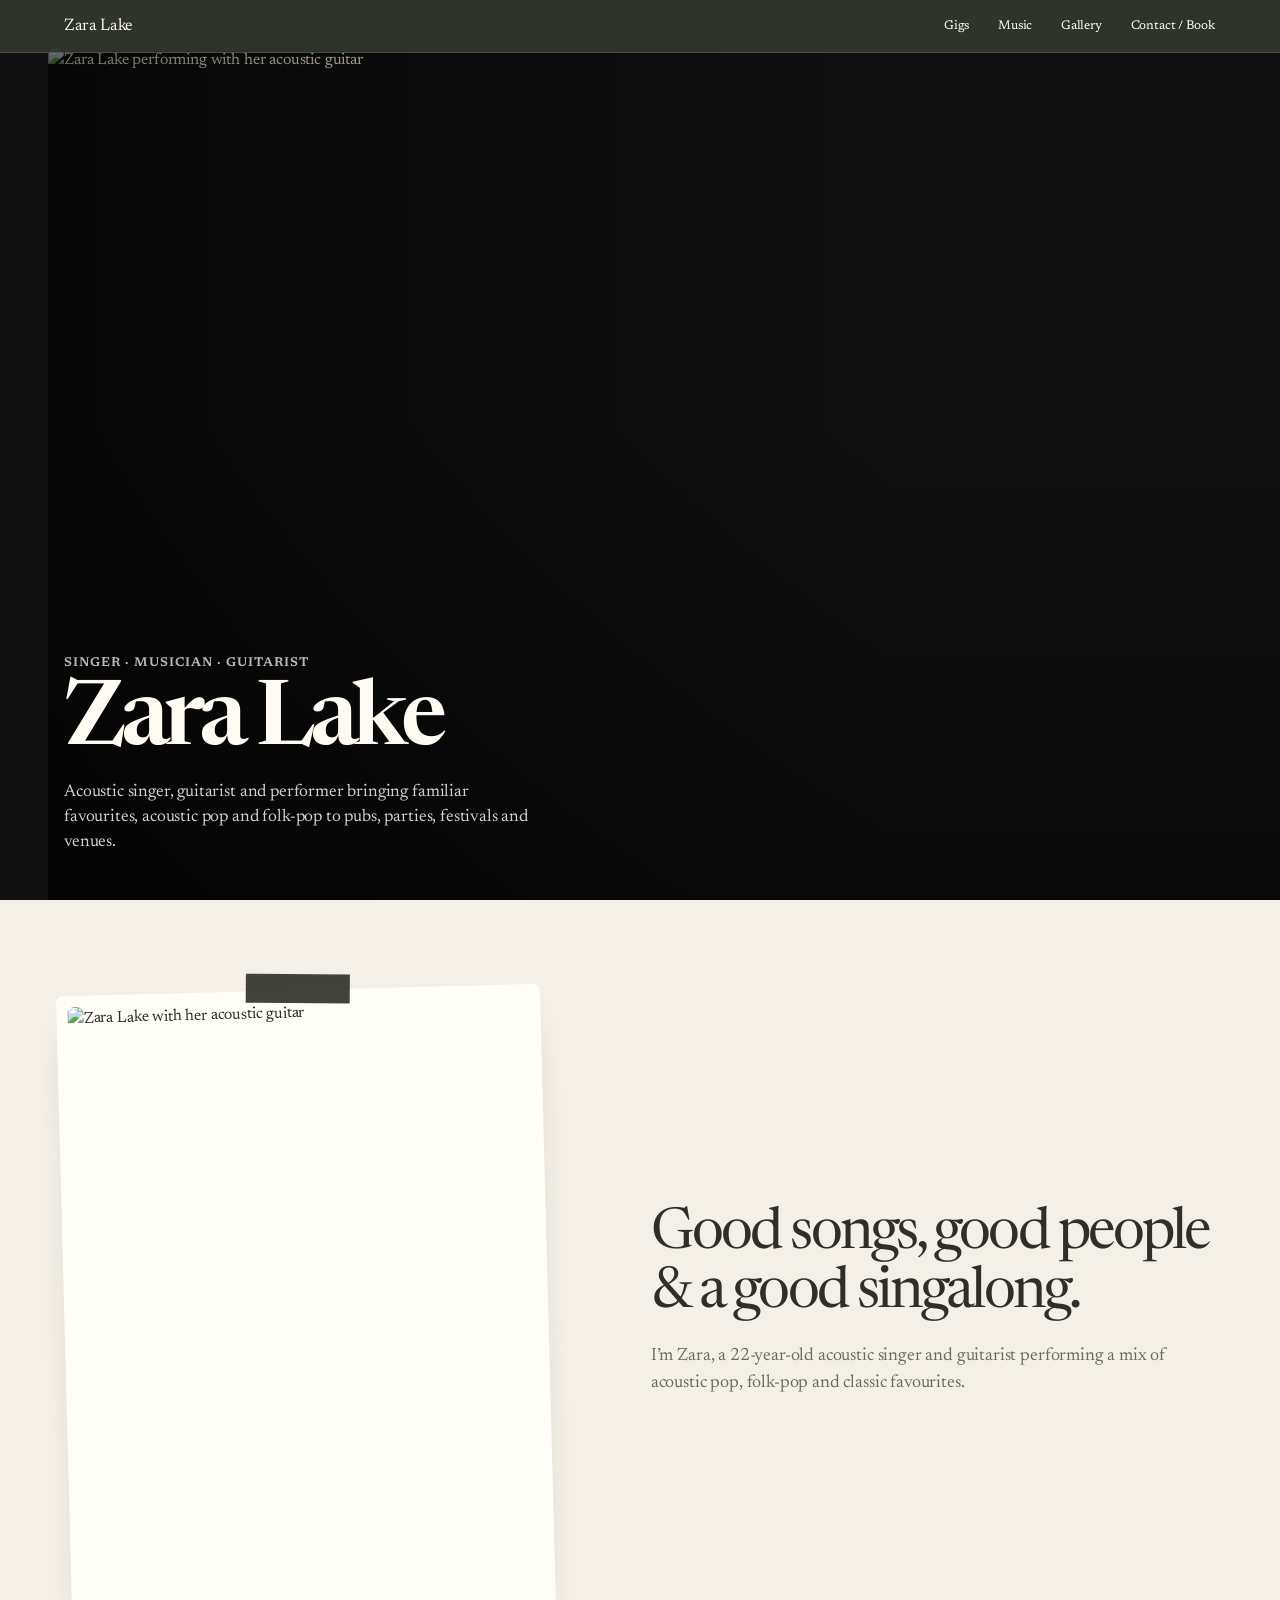
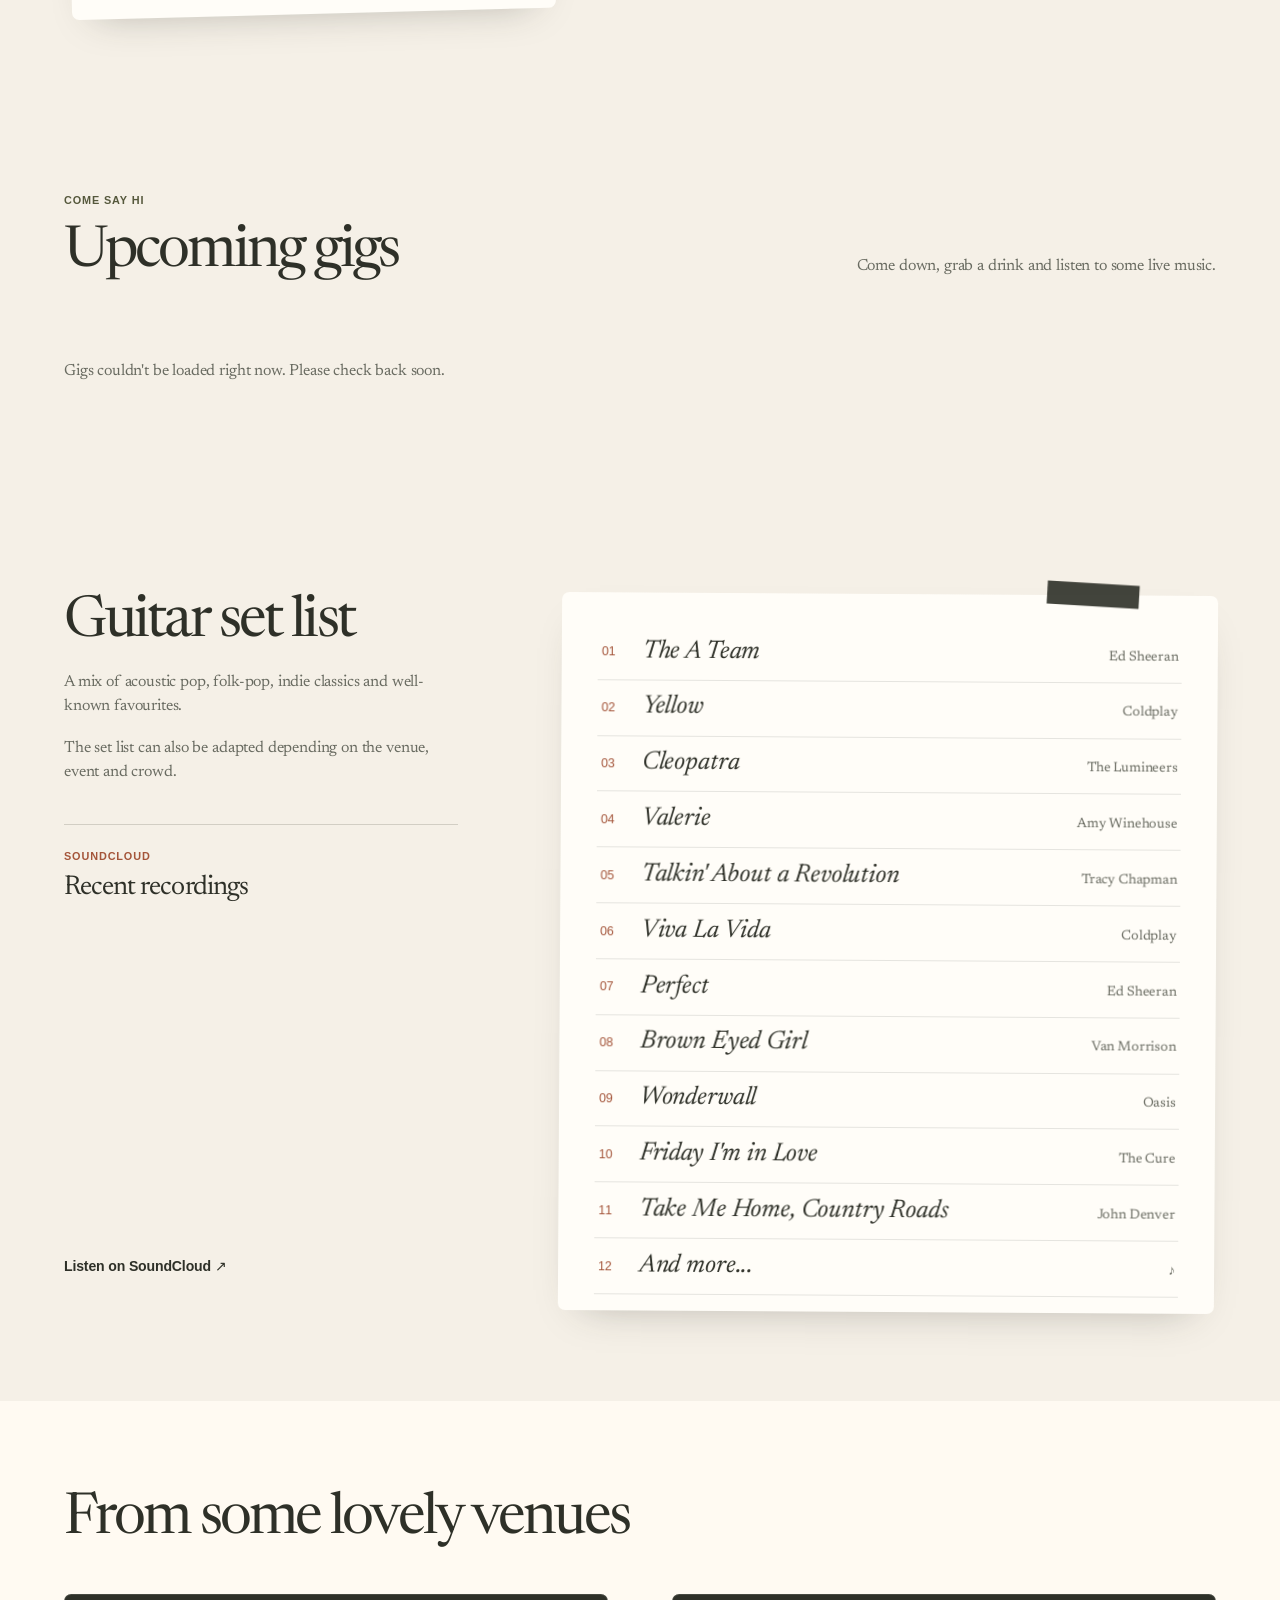
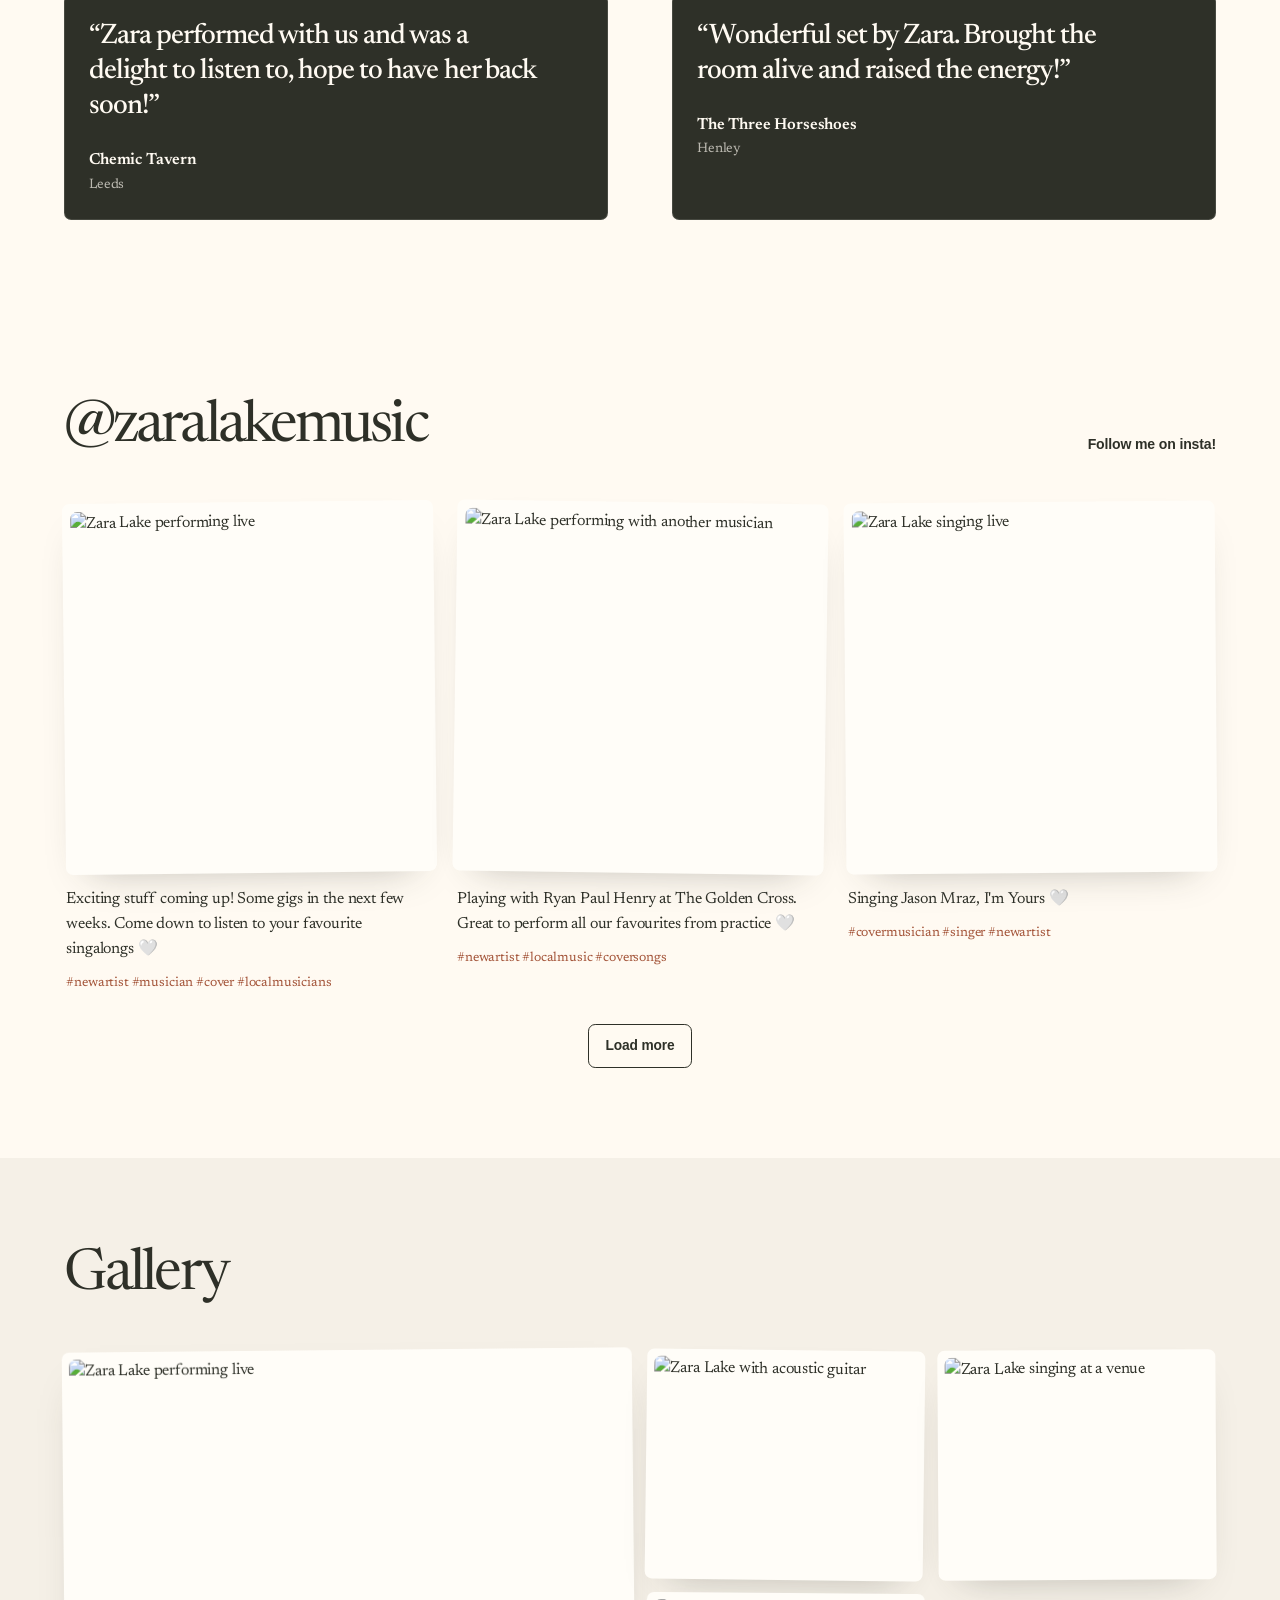
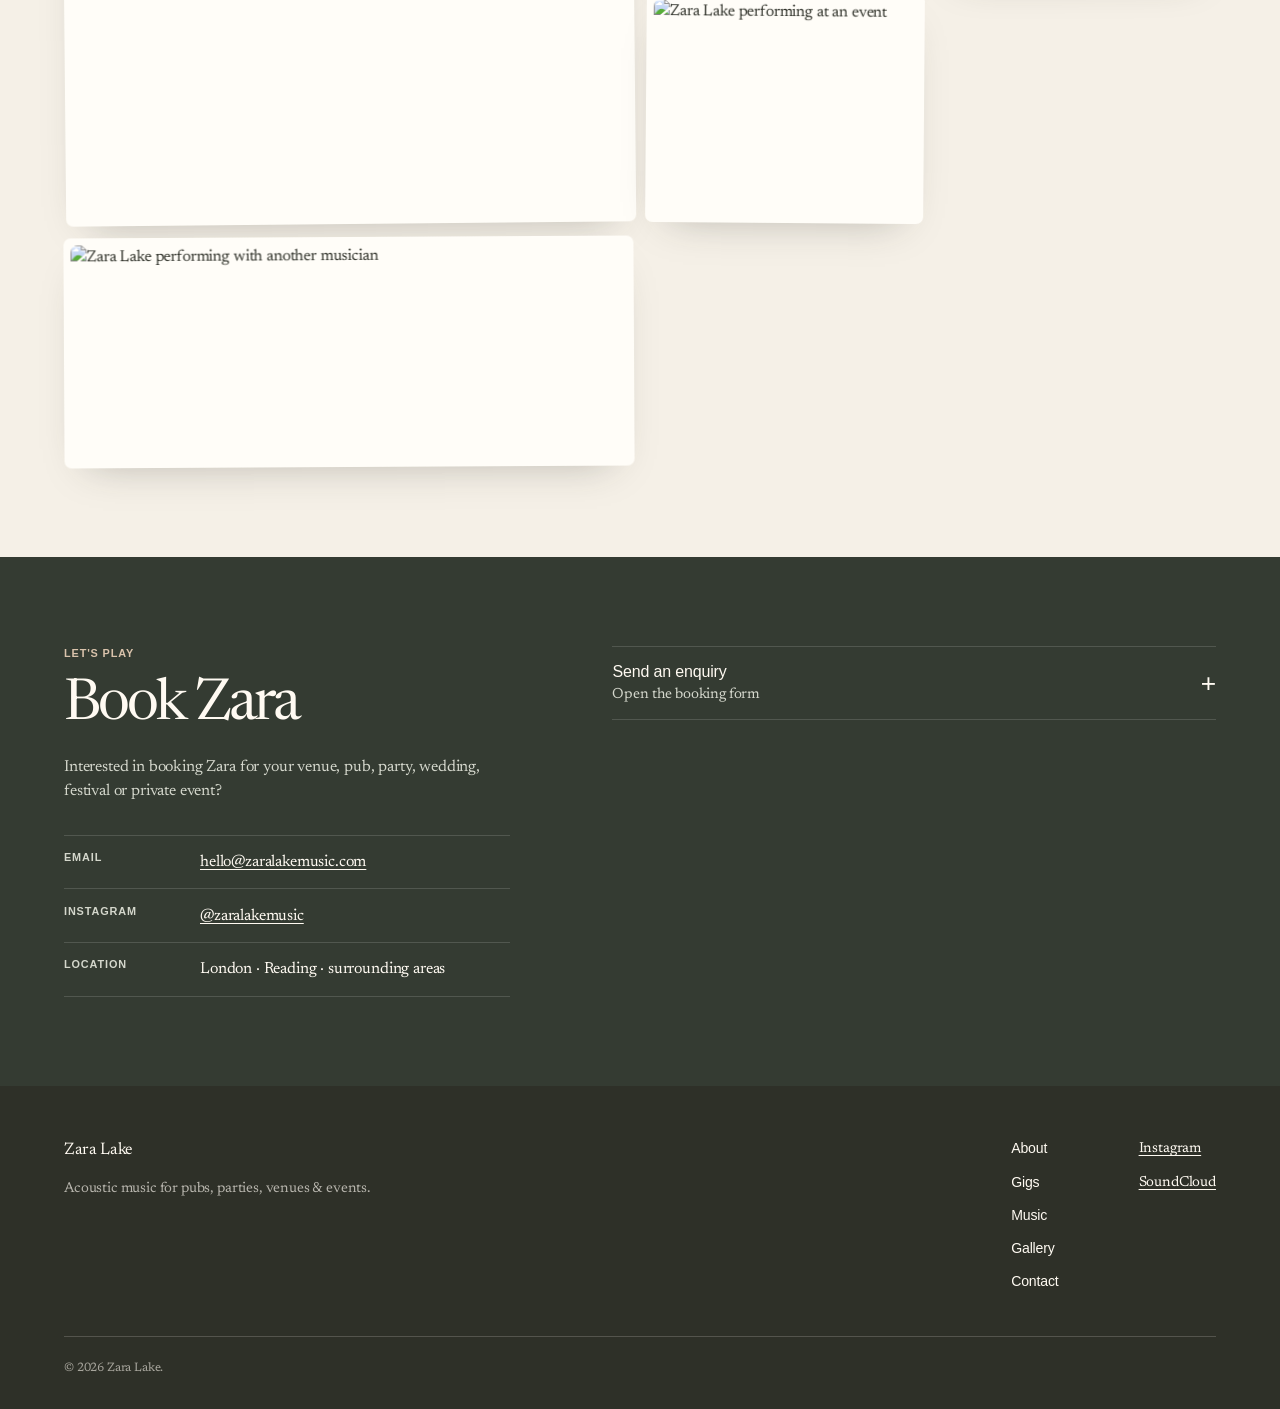
==== commit 4897791d: "Update home.html" ====
--- a/home.html
+++ b/home.html
@@ -159,8 +159,9 @@
   position: sticky;
   top: 0;
   z-index: 50;
-  background: rgba(245, 240, 231, .96);
-  border-bottom: 1px solid var(--line-soft);
+  background: #343b32;
+  border-bottom: 2px solid #2e3028;
+     
 }
 
 .site-header__inner {
@@ -169,12 +170,14 @@
   align-items: center;
   justify-content: space-between;
   gap: 1.5rem;
+  
 }
 
 .site-logo {
   display: inline-flex;
   flex: none;
   line-height: 1;
+   color: var(--cream);
 }
 
 .site-logo__name {
@@ -194,6 +197,7 @@
   display: flex;
   align-items: center;
   gap: clamp(.8rem, 2vw, 2rem);
+   color: var(--cream);
 }
 
 .site-nav a,
@@ -265,14 +269,14 @@
 
 .hero__content { padding-block: 5rem 4rem; }
 
-.hero .eyebrow { color: #ece2ce; }
+.hero .eyebrow { color: #ece2ce;     font-size: .79rem !important;}
 
 .hero h1 {
   max-width: 10ch;
   font-family: var(--sans);
   font-size: clamp(4.6rem, 10vw, 8.5rem);
-  line-height: .92;
-  letter-spacing: -.055em;
+  line-height: .99;
+
 }
 
 .hero__intro {
@@ -880,6 +884,7 @@
     padding: 0;
     border: 0;
     background: transparent;
+     color: var(--cream);
   }
 
   .nav-toggle__icon {
@@ -934,6 +939,7 @@
     display: grid;
     align-content: start;
     gap: 0;
+        color: var(--ink);
   }
 
   .site-nav a {
@@ -1043,7 +1049,582 @@
     animation-iteration-count: 1 !important;
   }
 }
+
+
+/* =========================================================
+   REFINED UI — quieter, more product-led visual language
+========================================================= */
+:root {
+  --paper: #f5f5f7;
+  --cream: #ffffff;
+  --blush: #f2f2f4;
+  --sage: #f5f5f7;
+  --olive: #1d1d1f;
+  --olive-deep: #161617;
+  --ink: #1d1d1f;
+  --muted: #6e6e73;
+  --line: rgba(29, 29, 31, .16);
+  --line-soft: rgba(29, 29, 31, .09);
+  --accent: #1d1d1f;
+  --accent-soft: #e8e8ed;
+  --serif: "Newsreader", Georgia, serif;
+  --sans: Arial, Helvetica, sans-serif;
+  --content: 72rem;
+  --gutter: clamp(1.25rem, 4vw, 3rem);
+  --section-space: clamp(4rem, 7vw, 6.5rem);
+  --header-height: 3.25rem;
+  --radius: 1.15rem;
+  --shadow: 0 18px 50px rgba(0, 0, 0, .07);
+}
+
+body {
+  background: var(--paper);
+  font-family: var(--serif);
+  font-size: 1rem;
+  line-height: 1.5;
+  letter-spacing: -.01em;
+}
+
+/* Scroll-reveal navigation: hidden initially and while moving down. */
+.site-header {
+  position: fixed;
+  width: 100%;
+  top: 0;
+  background: rgba(22, 22, 23, .78);
+  border-bottom: 1px solid rgba(255, 255, 255, .08);
+  backdrop-filter: saturate(180%) blur(20px);
+  -webkit-backdrop-filter: saturate(180%) blur(20px);
+  transform: translateY(calc(-100% - 1px));
+  transition: transform .32s cubic-bezier(.4, 0, .2, 1), background .2s ease;
+  will-change: transform;
+}
+
+.site-header.is-visible,
+.site-header.nav-open {
+  transform: translateY(0);
+}
+
+.site-header__inner { min-height: var(--header-height); }
+.site-logo__name { font-size: 1.05rem; font-weight: 600; letter-spacing: -.02em; }
+.site-nav { gap: clamp(.9rem, 2vw, 1.7rem); }
+.site-nav a { padding: .6rem .1rem; font-size: .78rem; font-weight: 500; }
+.site-nav a::after { display: none; }
+
+/* Hero: more compact, calmer and less poster-like. */
+.hero {
+  min-height: clamp(28rem, 62svh, 39rem);
+  align-items: flex-end;
+  background: #111;
+}
+
+.hero__media::after {
+  background:
+    linear-gradient(90deg, rgba(0, 0, 0, .56), rgba(0, 0, 0, .08) 66%),
+    linear-gradient(0deg, rgba(0, 0, 0, .38), transparent 58%);
+}
+
+.hero__content {
+  max-width: 72rem;
+  padding-block: clamp(4.5rem, 10vh, 6rem) clamp(2.25rem, 5vh, 3.25rem);
+}
+
+.hero .eyebrow {
+  margin-bottom: .55rem;
+  color: rgba(255,255,255,.72);
+  font-size: .68rem;
+  letter-spacing: .08em;
+}
+
+.hero h1 {
+  max-width: none;
+  font-size: clamp(3.25rem, 7vw, 6rem);
+  line-height: .94;
+  letter-spacing: -.06em;
+  font-weight: 600;
+}
+
+.hero__intro {
+  max-width: 30rem;
+  margin-top: .9rem;
+  color: rgba(255,255,255,.82);
+  font-size: clamp(.98rem, 1.4vw, 1.08rem);
+  line-height: 1.45;
+}
+
+/* Typography and section rhythm. */
+.eyebrow,
+.booking-strip__label,
+.contact__detail-label {
+  font-size: .68rem;
+  font-weight: 600;
+  letter-spacing: .08em;
+}
+
+h1, h2, h3 { font-family: var(--serif); }
+
+h2 {
+  font-size: clamp(2.25rem, 4.5vw, 4rem);
+  line-height: 1.02;
+  letter-spacing: -.05em;
+  font-weight: 400;
+}
+
+h3 {
+  font-size: clamp(1.3rem, 2vw, 1.75rem);
+  line-height: 1.08;
+  letter-spacing: -.035em;
+  font-weight: 400;
+}
+
+.section-heading { margin-bottom: clamp(1.75rem, 3.5vw, 2.75rem); }
+.section-heading > p:last-child,
+.section-heading--split > p,
+.about__content > p:not(.eyebrow),
+.set-list__intro > p:not(.eyebrow) { color: var(--muted); }
+
+/* Replace editorial paper / scrapbook motifs with clean surfaces. */
+.booking-strip {
+  background: #fff;
+  border-bottom: 1px solid var(--line-soft);
+}
+
+.booking-strip__inner { min-height: 5rem; }
+.booking-strip__item { padding-block: 1rem; }
+.booking-strip__item strong { font-weight: 550; letter-spacing: -.025em; }
+
+.about__image-wrap,
+.social-post__image-link,
+.gallery__item,
+.set-list__songs {
+  padding: 0;
+  background: #fff;
+  border: 1px solid var(--line-soft);
+  border-radius: var(--radius);
+  box-shadow: var(--shadow);
+  transform: none;
+}
+
+.about__image-wrap { overflow: hidden; }
+.about__image-wrap::after { display: none; }
+.about__image { aspect-ratio: 4 / 5; }
+
+.testimonials,
+.social-feed { background: #fff; }
+
+.testimonial {
+  padding: 1.5rem;
+  border: 1px solid var(--line-soft);
+  border-radius: var(--radius);
+  background: var(--paper);
+}
+
+.testimonial blockquote {
+  max-width: 28ch;
+  font-size: clamp(1.3rem, 2.2vw, 1.85rem);
+  line-height: 1.25;
+  letter-spacing: -.035em;
+  font-weight: 500;
+}
+
+.gig-list { border-top: 1px solid var(--line); }
+.gig { border-bottom: 1px solid var(--line); }
+.gig__details h3 { font-style: normal; }
+.gig__date { color: var(--ink); }
+
+.set-list__songs { overflow: hidden; }
+.song-list li { border-bottom: 1px solid var(--line-soft); }
+.song-list li span:first-child { font-style: normal; font-weight: 500; }
+.song-list li::before { color: var(--muted); }
+.soundcloud-panel { border-top-color: var(--line); }
+.soundcloud-panel .eyebrow { color: var(--muted); }
+
+.social-feed__grid { gap: 1.25rem; }
+.social-post__image-link { overflow: hidden; }
+.social-post__content { padding: .9rem .15rem 0; }
+.social-post__content span { color: var(--muted); }
+
+.gallery__grid { gap: .8rem; }
+.gallery__item { overflow: hidden; }
+
+.button {
+  min-height: 2.75rem;
+  padding: .65rem 1.05rem;
+  border-radius: 999px;
+  font-size: .86rem;
+  font-weight: 550;
+}
+
+.button--primary {
+  background: var(--ink);
+  border-color: var(--ink);
+  color: #fff;
+}
+
+.button--primary:hover { background: #000; border-color: #000; }
+.button--secondary:hover { background: var(--ink); color: #fff; }
+
+.text-link,
+.gig__action a {
+  border-bottom: 0;
+  font-size: .88rem;
+  font-weight: 550;
+}
+
+.contact {
+  background: #161617;
+  color: #f5f5f7;
+}
+.contact .eyebrow { color: #a1a1a6; }
+.contact__intro > p:not(.eyebrow) { color: #a1a1a6; }
+.contact__details,
+.contact__detail,
+.contact__form-wrap,
+.contact-form { border-color: rgba(255,255,255,.14); }
+.contact__detail-label,
+.enquiry-disclosure__hint { color: #a1a1a6; }
+.contact .button--primary { background: #f5f5f7; border-color: #f5f5f7; color: #1d1d1f; }
+.contact .button--primary:hover { background: #fff; border-color: #fff; }
+
+.form-field input,
+.form-field select,
+.form-field textarea {
+  border-color: rgba(255,255,255,.22);
+  border-radius: .75rem;
+  background: rgba(255,255,255,.045);
+}
+
+.site-footer { background: #0b0b0c; }
+
+@media (max-width: 820px) {
+  :root { --header-height: 3.25rem; }
+  .site-logo__name { font-size: 1rem; }
+  .site-nav-panel {
+    top: var(--header-height);
+    height: calc(100dvh - var(--header-height));
+    background: rgba(245,245,247,.98);
+    backdrop-filter: blur(20px);
+    -webkit-backdrop-filter: blur(20px);
+  }
+  .site-nav a {
+    min-height: 3.4rem;
+    font-family: var(--sans);
+    font-size: 1.15rem;
+    font-weight: 550;
+    letter-spacing: -.025em;
+  }
+  .hero { min-height: min(36rem, 72svh); }
+  .hero h1 { font-size: clamp(3.35rem, 15vw, 5.5rem); }
+  .hero__content { padding-block: 4.25rem 2.5rem; }
+}
+
+@media (prefers-reduced-motion: reduce) {
+  .site-header { transition: none; }
+}
+
+
+/* =========================================================
+   WARM PALETTE + SCRAPBOOK DETAILS
+   Keep the refined layout/navigation, bring back personality.
+========================================================= */
+:root {
+  --paper: #f5f0e7;
+  --cream: #fffaf2;
+  --blush: #eedbd2;
+  --sage: #e8ebe1;
+  --olive: #55583c;
+  --olive-deep: #343b32;
+  --ink: #2e3028;
+  --muted: #696b61;
+  --line: #d2cec4;
+  --line-soft: rgba(46, 48, 40, .12);
+  --accent: #a4553a;
+  --accent-soft: #dac3ac;
+  --shadow: 0 18px 40px -24px rgba(46, 48, 40, .35);
+}
+
+body { background: var(--paper); color: var(--ink); }
+
+.site-header {
+  background: rgba(52, 59, 50, .86);
+  border-bottom-color: rgba(255, 250, 242, .12);
+}
+
+.booking-strip { background: var(--blush); }
+.testimonials,
+.social-feed { background: var(--cream); }
+
+.testimonial {
+  background: rgba(255, 253, 248, .72);
+  border-color: var(--line-soft);
+}
+
+/* Polaroid / scrapbook image framing. */
+.about__image-wrap {
+  overflow: visible;
+  padding: .7rem .7rem 2.2rem;
+  background: #fffdf8;
+  border: 0;
+  border-radius: .15rem;
+  box-shadow: var(--shadow);
+  transform: rotate(-1.5deg);
+}
+
+.about__image-wrap::after {
+  display: block;
+  content: "";
+  position: absolute;
+  top: -1rem;
+  left: 50%;
+  width: 6.5rem;
+  height: 1.8rem;
+  background: rgba(214, 190, 150, .6);
+  transform: translateX(-50%) rotate(2deg);
+}
+
+.social-post__image-link {
+  padding: .5rem;
+  background: #fffdf8;
+  border: 0;
+  border-radius: .15rem;
+  box-shadow: var(--shadow);
+}
+
+.social-post:nth-child(1) .social-post__image-link { transform: rotate(-.65deg); }
+.social-post:nth-child(2) .social-post__image-link { transform: rotate(.8deg); }
+.social-post:nth-child(3) .social-post__image-link { transform: rotate(-.45deg); }
+
+.gallery__item {
+  padding: .45rem;
+  background: #fffdf8;
+  border: 0;
+  border-radius: .12rem;
+  box-shadow: var(--shadow);
+}
+
+.gallery__item:nth-child(1) { transform: rotate(-.55deg); }
+.gallery__item:nth-child(2) { transform: rotate(.7deg); }
+.gallery__item:nth-child(3) { transform: rotate(-.35deg); }
+.gallery__item:nth-child(4) { transform: rotate(.45deg); }
+.gallery__item:nth-child(5) { transform: rotate(-.3deg); }
+
+/* Set list returns to a tactile sheet-of-paper treatment. */
+.set-list__songs {
+  overflow: visible;
+  padding: 2rem clamp(1.2rem, 3vw, 2.25rem) 1rem;
+  background: #fffdf8;
+  border: 0;
+  border-radius: .12rem;
+  box-shadow: var(--shadow);
+  transform: rotate(.35deg);
+}
+
+.set-list__songs::before {
+  content: "";
+  position: absolute;
+  top: -.75rem;
+  right: 12%;
+  width: 5.75rem;
+  height: 1.45rem;
+  background: rgba(218, 195, 172, .72);
+  transform: rotate(3deg);
+  pointer-events: none;
+}
+
+.song-list li::before { color: var(--accent); }
+.song-list li span:first-child {
+  font-family: "Newsreader", Georgia, serif;
+  font-style: italic;
+  font-weight: 400;
+}
+
+.soundcloud-panel .eyebrow,
+.social-post__content span,
+.gig__date { color: var(--accent); }
+
+.button--primary {
+  background: var(--olive);
+  border-color: var(--olive);
+  color: var(--cream);
+}
+.button--primary:hover { background: var(--olive-deep); border-color: var(--olive-deep); }
+
+.contact { background: var(--olive-deep); color: var(--cream); }
+.contact .eyebrow { color: var(--accent-soft); }
+.contact__intro > p:not(.eyebrow),
+.contact__detail-label,
+.enquiry-disclosure__hint { color: #d4d7cc; }
+.contact .button--primary {
+  background: var(--accent-soft);
+  border-color: var(--accent-soft);
+  color: #292f27;
+}
+.contact .button--primary:hover { background: #ecdbca; border-color: #ecdbca; }
+
+.site-footer { background: var(--ink); }
+
+@media (max-width: 820px) {
+  .site-nav-panel { background: rgba(245, 240, 231, .98); }
+  .about__image-wrap,
+  .set-list__songs,
+  .gallery__item,
+  .social-post__image-link { transform: none; }
+}
+
+
+/* =========================================================
+   REQUESTED POLISH — full-height hero, Newsreader nav/hero,
+   rounded upcoming-gig cards
+========================================================= */
+.hero {
+  min-height: 100svh;
+}
+
+.hero h1,
+.hero .eyebrow,
+.hero__intro,
+.site-logo__name,
+.site-nav a {
+  font-family: var(--serif);
+}
+
+.site-logo__name,
+.site-nav a {
+  font-weight: 400;
+}
+
+.gig-list {
+  display: grid;
+  gap: 1rem;
+  border-top: 0;
+}
+
+.gig {
+  padding: 1.5rem;
+  border: 1px solid var(--line-soft);
+  border-radius: var(--radius);
+  background: rgba(255, 253, 248, .72);
+}
+
+@media (max-width: 820px) {
+  .hero {
+    min-height: 100svh;
+  }
+
+  .site-nav a {
+    font-family: var(--serif);
+  }
+}
+
+/* =========================================================
+   DEEP-GREEN SURFACES — booking strip, tape, testimonials, gigs
+========================================================= */
+.booking-strip {
+  background: var(--ink);
+  color: var(--cream);
+  border-bottom-color: rgba(255, 250, 242, .12);
+}
+
+.booking-strip__label {
+  color: rgba(255, 250, 242, .62);
+}
+
+@media (max-width: 640px) {
+  .booking-strip__item,
+  .booking-strip__item:first-child {
+    border-bottom-color: rgba(255, 250, 242, .14);
+  }
+}
+
+.about__image-wrap::after,
+.set-list__songs::before {
+  background: var(--ink);
+  opacity: .9;
+}
+
+.testimonial,
+.gig {
+  background: var(--ink);
+  color: var(--cream);
+  border-color: rgba(255, 250, 242, .12);
+}
+
+.testimonial figcaption span,
+.gig__details p {
+  color: rgba(255, 250, 242, .68);
+}
+
+.gig__date,
+.gig__meta .gig__time,
+.gig__action a {
+  color: var(--cream);
+}
+
+.gig__meta .gig__time::before {
+  color: rgba(255, 250, 242, .58);
+}
+
 </style>
+
+
+<!-- =========================================================
+     CONSISTENT CORNER RADIUS — requested polish
+     Uses one subtle radius across cards, imagery, controls, etc.
+========================================================== -->
+<style>
+:root {
+  --radius: .45rem;
+}
+
+/* Cards / panels */
+.testimonial,
+.gig,
+.set-list__songs,
+.about__image-wrap,
+.social-post__image-link,
+.gallery__item {
+  border-radius: var(--radius);
+}
+
+/* Images themselves inherit the same corner treatment */
+.about__image,
+.social-post__image-link img,
+.gallery__item img {
+  border-radius: var(--radius);
+}
+
+/* Controls */
+.button,
+.form-field input,
+.form-field select,
+.form-field textarea {
+  border-radius: var(--radius);
+}
+
+/* Keep embedded media visually consistent too */
+.soundcloud-player {
+  border-radius: var(--radius);
+  overflow: hidden;
+}
+</style>
+
+<style>
+/* Requested polish: inset the hero artwork and match the shared radius. */
+.hero__media {
+  inset: var(--gutter);
+  border-radius: var(--radius);
+  overflow: hidden;
+}
+
+.hero__image,
+.hero__media::after {
+  border-radius: var(--radius);
+}
+
+@media (max-width: 640px) {
+  .hero__media { inset: 1rem; }
+}
+</style>
+
 </head>
 
 <body>
@@ -1053,7 +1634,7 @@
   <!-- =========================================================
        SITE HEADER
   ========================================================== -->
-  <header class="site-header">
+  <header class="site-header is-visible">
     <div class="container site-header__inner">
 
       <a href="#home" class="site-logo" aria-label="Zara Lake home">
@@ -1127,33 +1708,7 @@
     </section>
 
 
-    <!-- =======================================================
-         QUICK INTRO / BOOKING STRIP
-    ======================================================== -->
-    <section class="booking-strip" aria-label="Booking information">
-
-      <div class="container booking-strip__inner">
-
-        <div class="booking-strip__item">
-          <span class="booking-strip__label">Available for</span>
-          <strong>Gigs &amp; venues</strong>
-        </div>
-
-        <div class="booking-strip__item">
-          <span class="booking-strip__label">Based around</span>
-          <strong>London &amp; Reading</strong>
-        </div>
-
-        <div class="booking-strip__item">
-          <span class="booking-strip__label">Style</span>
-          <strong>Acoustic pop &amp; folk-pop</strong>
-        </div>
-
-
-      </div>
-
-    </section>
-
+   
 
     <!-- =======================================================
          ABOUT
@@ -1193,51 +1748,7 @@
     </section>
 
 
-    <!-- =======================================================
-         TESTIMONIALS
-    ======================================================== -->
-    <section class="section testimonials" aria-labelledby="testimonials-title">
-
-      <div class="container">
-
-        <div class="section-heading">
-
-          <h2 id="testimonials-title">From some lovely venues</h2>
-        </div>
-
-        <div class="testimonials__grid">
-
-          <figure class="testimonial">
-            <blockquote>
-              “Zara performed with us and was a delight to listen to,
-              hope to have her back soon!”
-            </blockquote>
-
-            <figcaption>
-              <cite>Chemic Tavern</cite>
-              <span>Leeds</span>
-            </figcaption>
-          </figure>
-
-          <figure class="testimonial">
-            <blockquote>
-              “Wonderful set by Zara. Brought the room alive and
-              raised the energy!”
-            </blockquote>
-
-            <figcaption>
-              <cite>The Three Horseshoes</cite>
-              <span>Henley</span>
-            </figcaption>
-          </figure>
-
-        </div>
-
-      </div>
-
-    </section>
-
-
+   
     <!-- =======================================================
          UPCOMING GIGS
     ======================================================== -->
@@ -1405,6 +1916,51 @@
 
     </section>
 
+ <!-- =======================================================
+         TESTIMONIALS
+    ======================================================== -->
+    <section class="section testimonials" aria-labelledby="testimonials-title">
+
+      <div class="container">
+
+        <div class="section-heading">
+
+          <h2 id="testimonials-title">From some lovely venues</h2>
+        </div>
+
+        <div class="testimonials__grid">
+
+          <figure class="testimonial">
+            <blockquote>
+              “Zara performed with us and was a delight to listen to,
+              hope to have her back soon!”
+            </blockquote>
+
+            <figcaption>
+              <cite>Chemic Tavern</cite>
+              <span>Leeds</span>
+            </figcaption>
+          </figure>
+
+          <figure class="testimonial">
+            <blockquote>
+              “Wonderful set by Zara. Brought the room alive and
+              raised the energy!”
+            </blockquote>
+
+            <figcaption>
+              <cite>The Three Horseshoes</cite>
+              <span>Henley</span>
+            </figcaption>
+          </figure>
+
+        </div>
+
+      </div>
+
+    </section>
+
+
 
     <!-- =======================================================
          INSTAGRAM / SOCIAL FEED
@@ -1747,6 +2303,7 @@
 
 document.addEventListener("DOMContentLoaded", () => {
   initMobileNavigation();
+  initScrollAwareHeader();
   loadGigs();
   updateCurrentYear();
 });
@@ -1791,6 +2348,53 @@
 }
 
 
+
+
+/* =========================================================
+   SCROLL-AWARE HEADER
+   Visible on load. Hides when the user scrolls downward,
+   and reveals again when they scroll upward.
+========================================================= */
+function initScrollAwareHeader() {
+  const header = document.querySelector(".site-header");
+  if (!header) return;
+
+  let lastY = window.scrollY;
+  let accumulatedDelta = 0;
+  const revealThreshold = 10;
+
+  const updateHeader = () => {
+    const currentY = Math.max(window.scrollY, 0);
+    const delta = currentY - lastY;
+
+    if (header.classList.contains("nav-open")) {
+      header.classList.add("is-visible");
+      lastY = currentY;
+      accumulatedDelta = 0;
+      return;
+    }
+
+    if (Math.sign(delta) !== Math.sign(accumulatedDelta)) {
+      accumulatedDelta = delta;
+    } else {
+      accumulatedDelta += delta;
+    }
+
+    if (accumulatedDelta <= -revealThreshold) {
+      header.classList.add("is-visible");
+      accumulatedDelta = 0;
+    } else if (accumulatedDelta >= revealThreshold) {
+      header.classList.remove("is-visible");
+      accumulatedDelta = 0;
+    }
+
+    lastY = currentY;
+  };
+
+  window.addEventListener("scroll", updateHeader, { passive: true });
+}
+
+
 /* =========================================================
    LOAD GIGS FROM GOOGLE SHEETS
 ========================================================= */
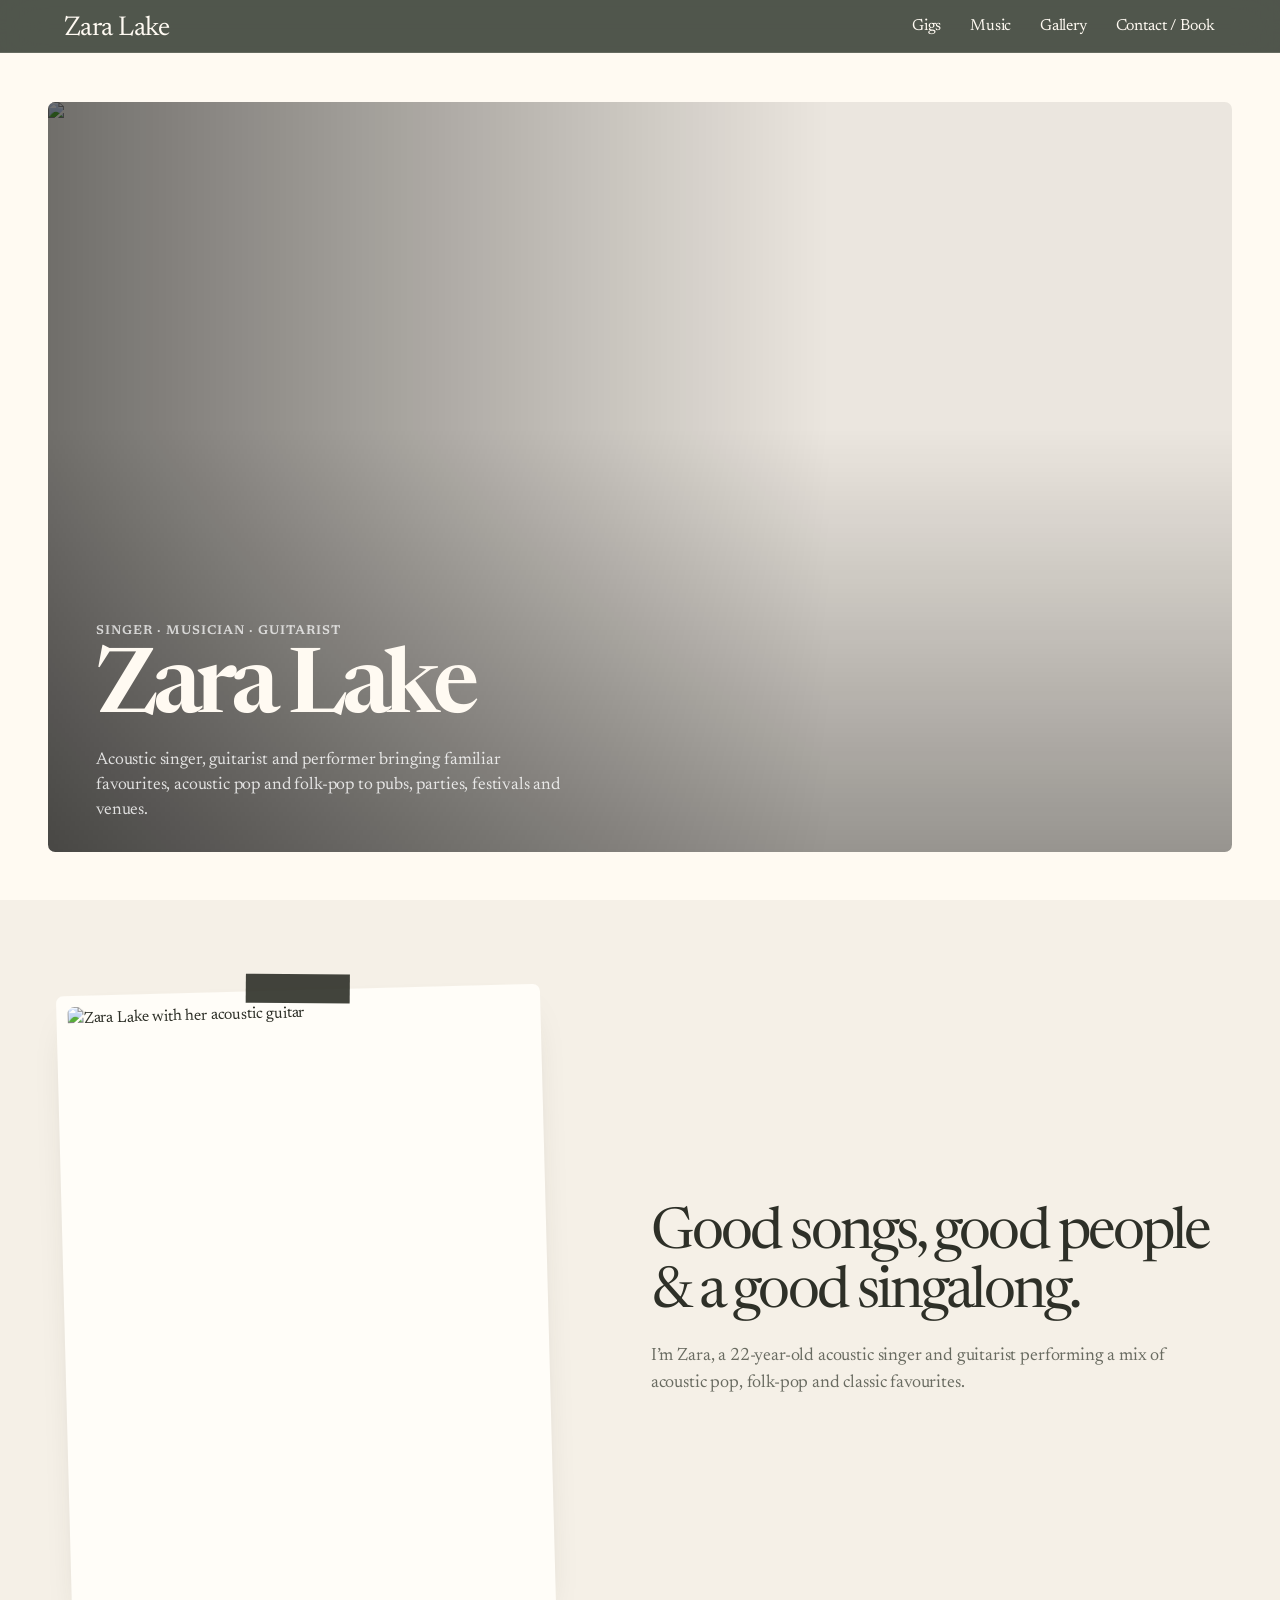
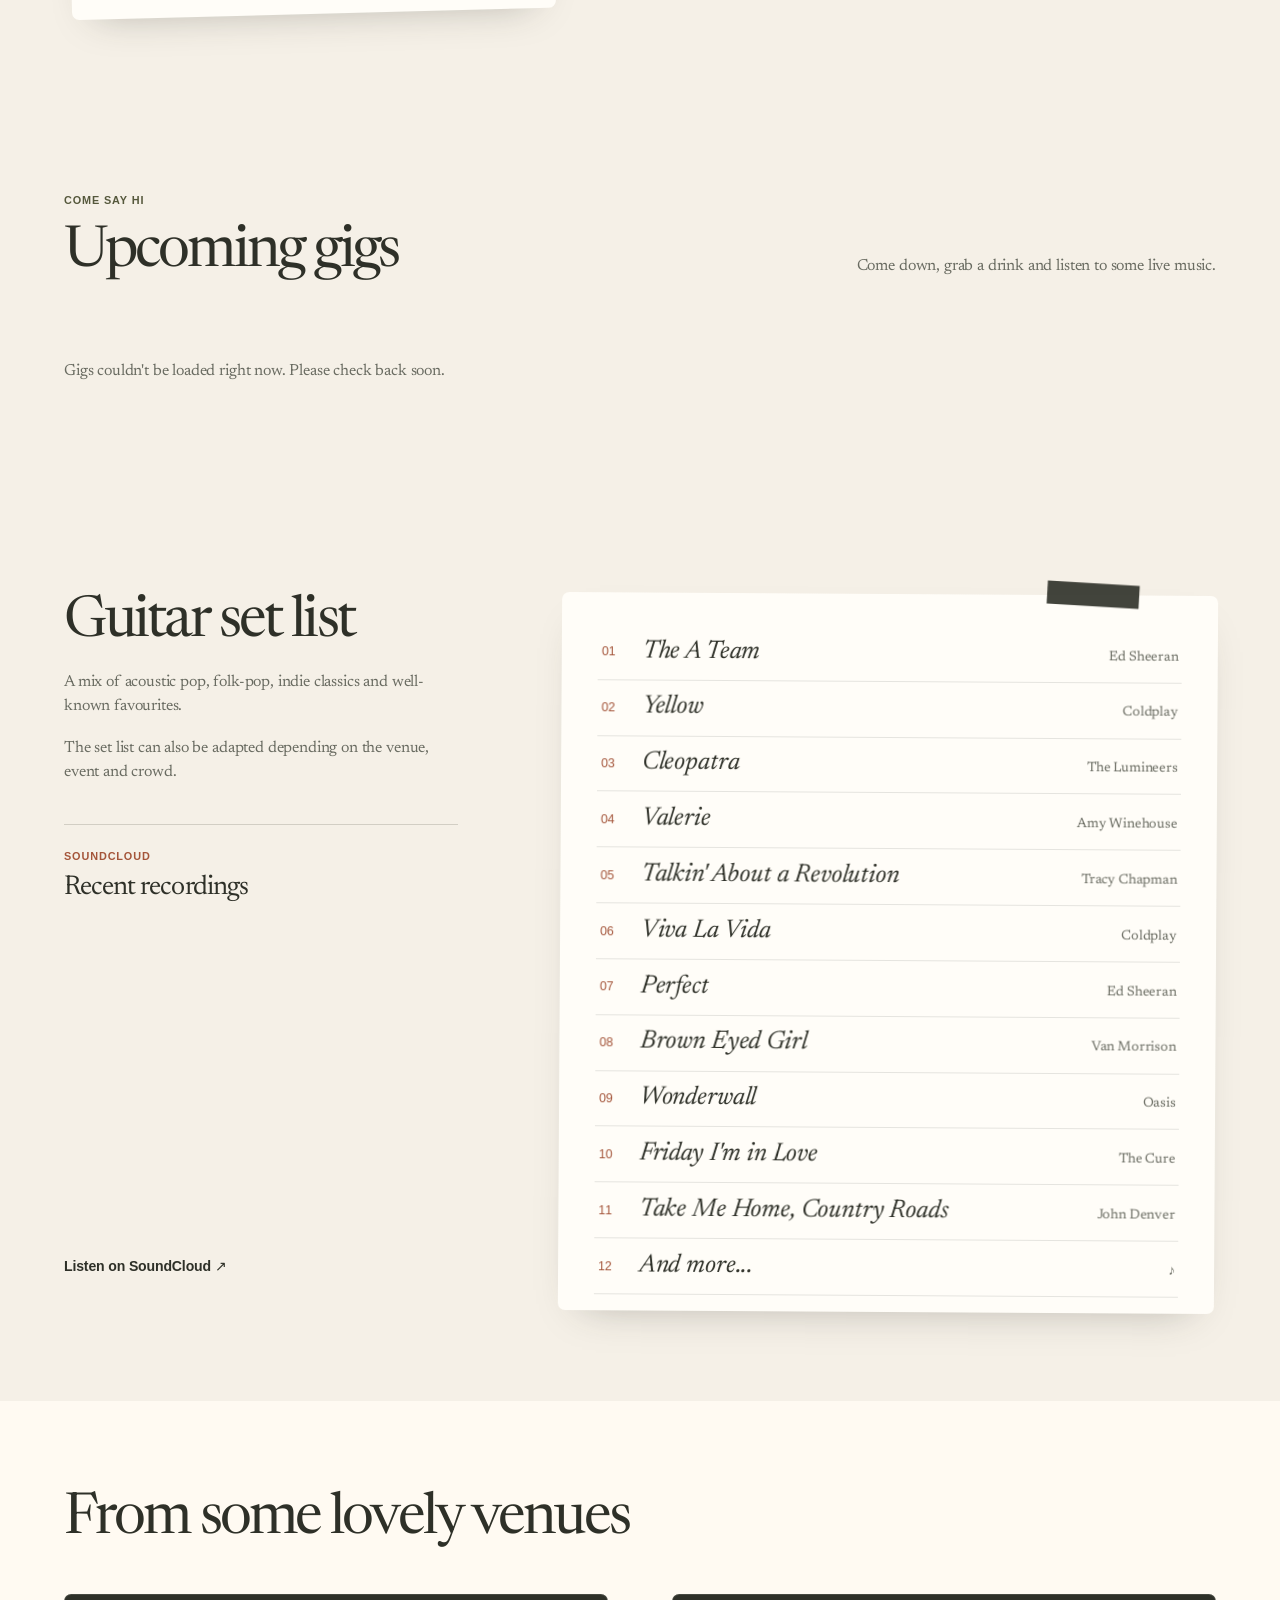
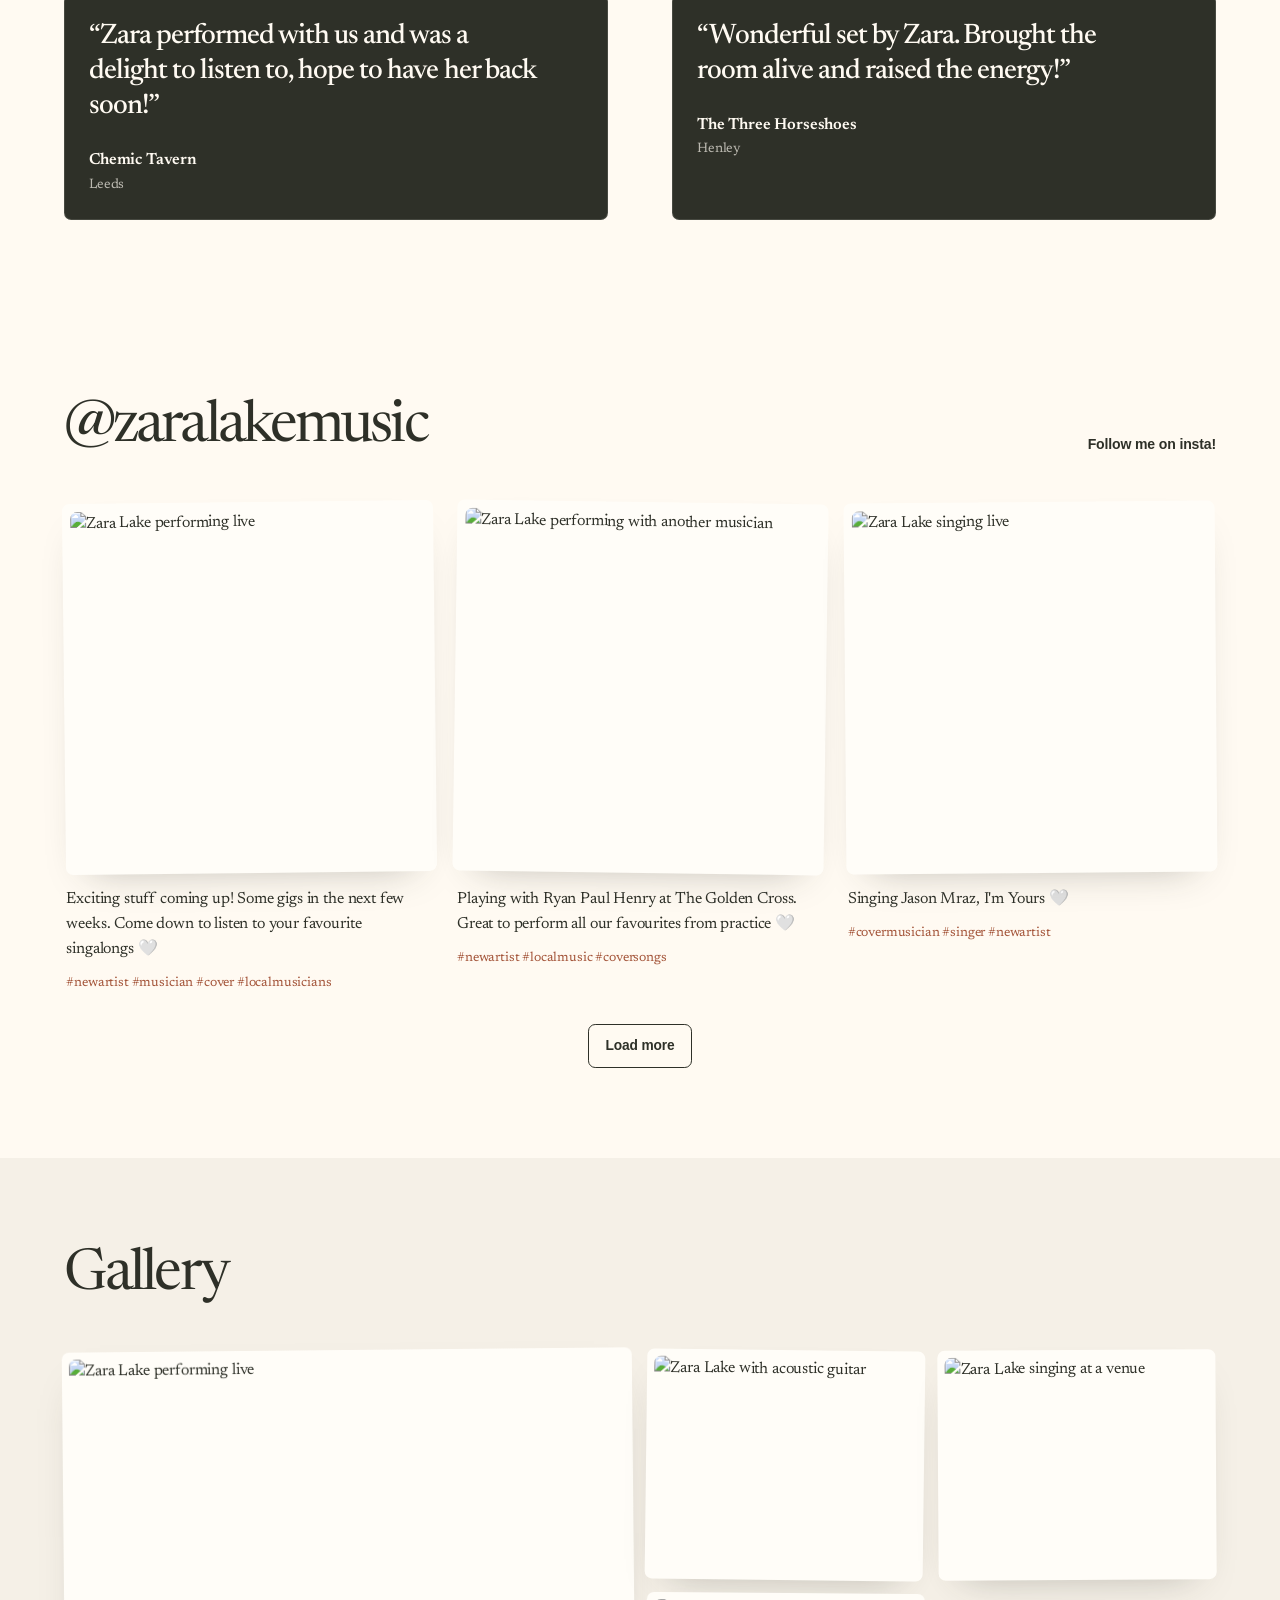
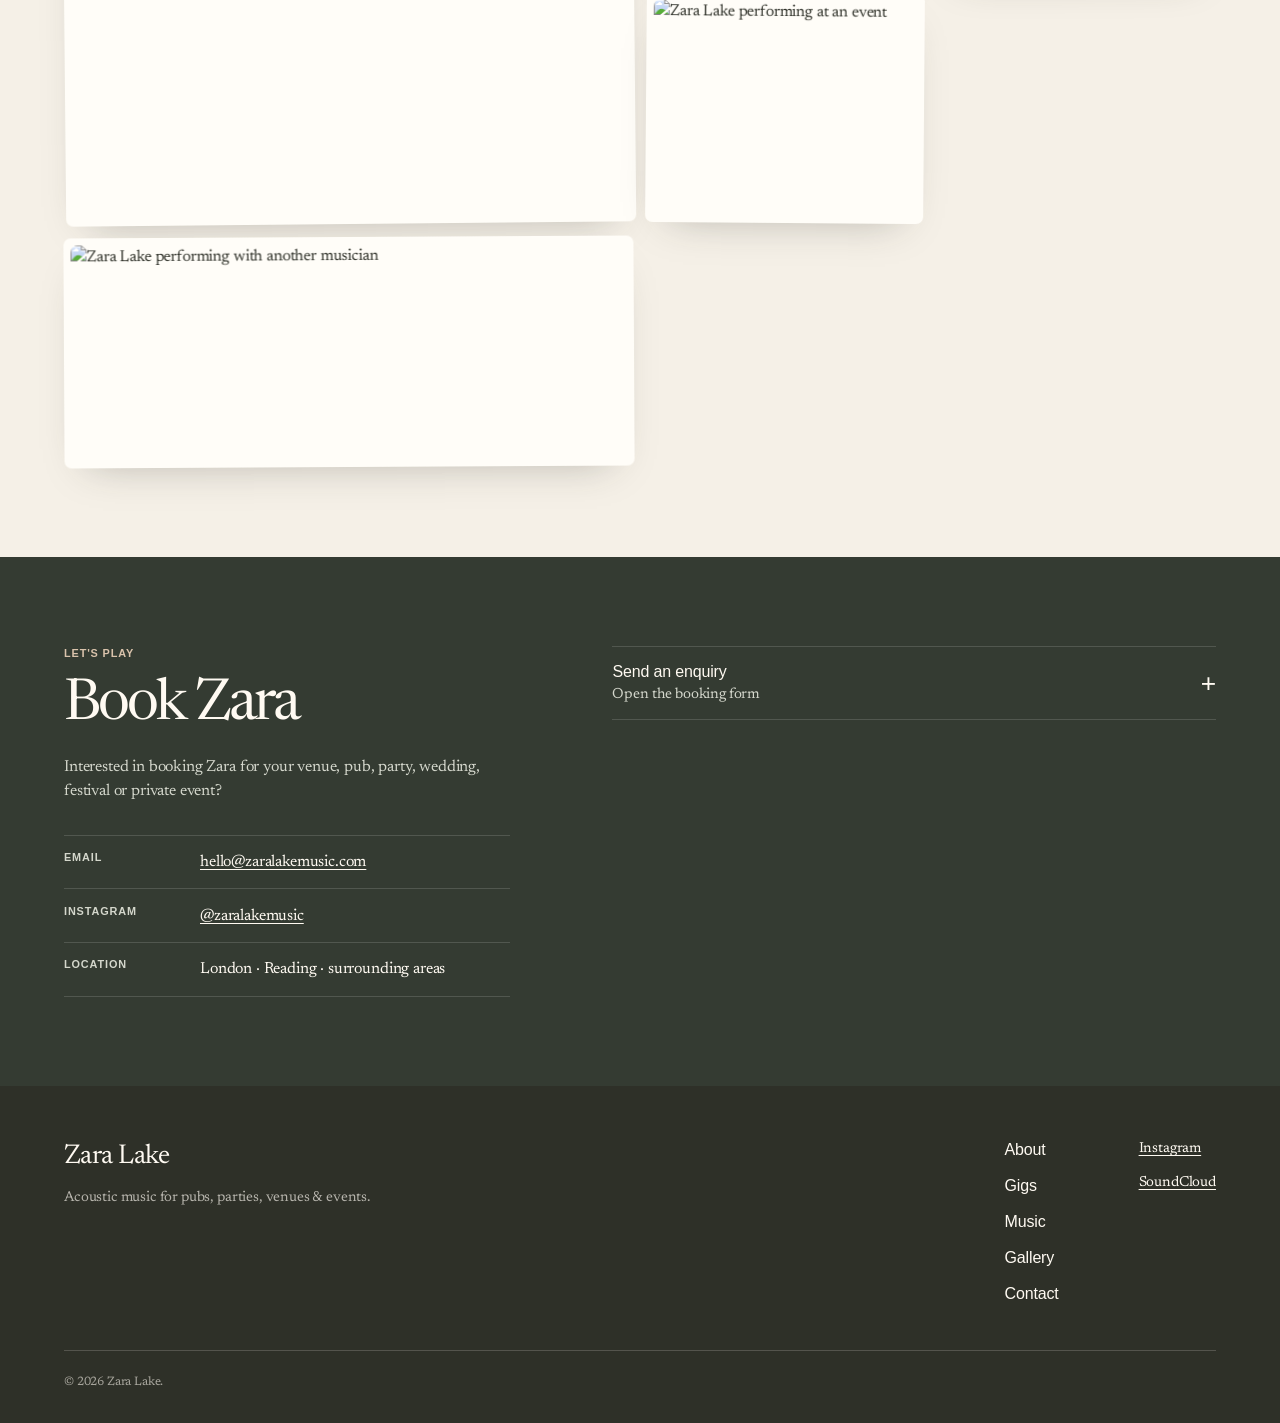
==== commit 11d190a6: "Update home.html" ====
--- a/home.html
+++ b/home.html
@@ -182,9 +182,10 @@
 
 .site-logo__name {
   font-family: var(--sans);
-  font-size: 1.7rem;
+  font-size: 1.7rem !important;
   font-weight: 400;
   letter-spacing: -.04em;
+  margin-top:5px;
 }
 
 .site-nav-panel {
@@ -203,7 +204,7 @@
 .site-nav a,
 .site-footer nav a {
   font-family: var(--sans);
-  font-size: .88rem;
+  font-size: 1rem !important;
 }
 
 .site-nav a {
@@ -240,7 +241,7 @@
   display: flex;
   align-items: flex-end;
   overflow: hidden;
-  background: var(--olive-deep);
+  background: var(--cream) !important;
   color: var(--cream);
 }
 
@@ -251,9 +252,13 @@
   inset: 0;
   width: 100%;
   height: 100%;
-}
-
-.hero__media { z-index: -1; }
+      margin-top: 1.7rem;
+  
+}
+
+.hero__media { z-index: -1;     width: auto;
+    height: auto;
+}
 
 .hero__image {
   object-fit: cover;
@@ -267,7 +272,7 @@
     linear-gradient(0deg, rgba(22, 27, 20, .42), transparent 60%);
 }
 
-.hero__content { padding-block: 5rem 4rem; }
+.hero__content { padding: 2rem; margin-bottom: 2rem; }
 
 .hero .eyebrow { color: #ece2ce;     font-size: .79rem !important;}
 
@@ -1308,7 +1313,7 @@
   .site-nav a {
     min-height: 3.4rem;
     font-family: var(--sans);
-    font-size: 1.15rem;
+    font-size: 1.45rem !important;
     font-weight: 550;
     letter-spacing: -.025em;
   }
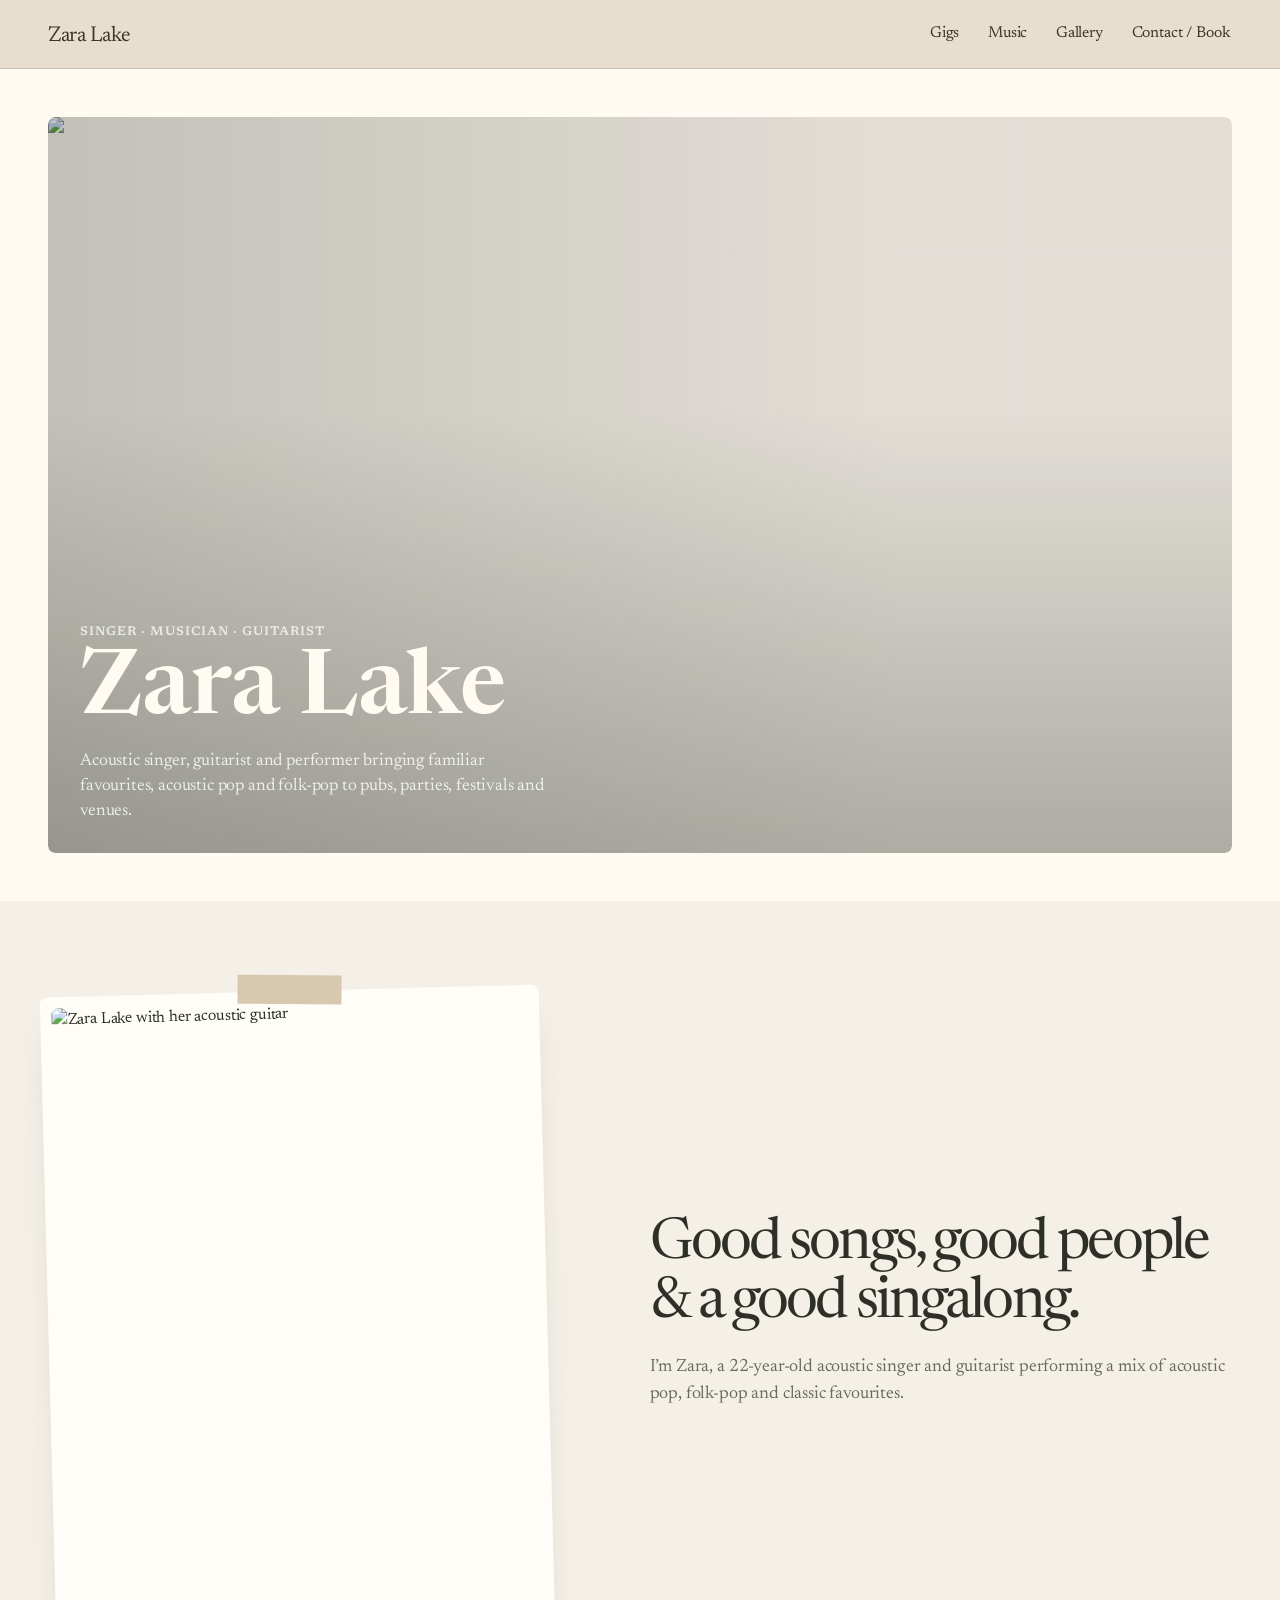
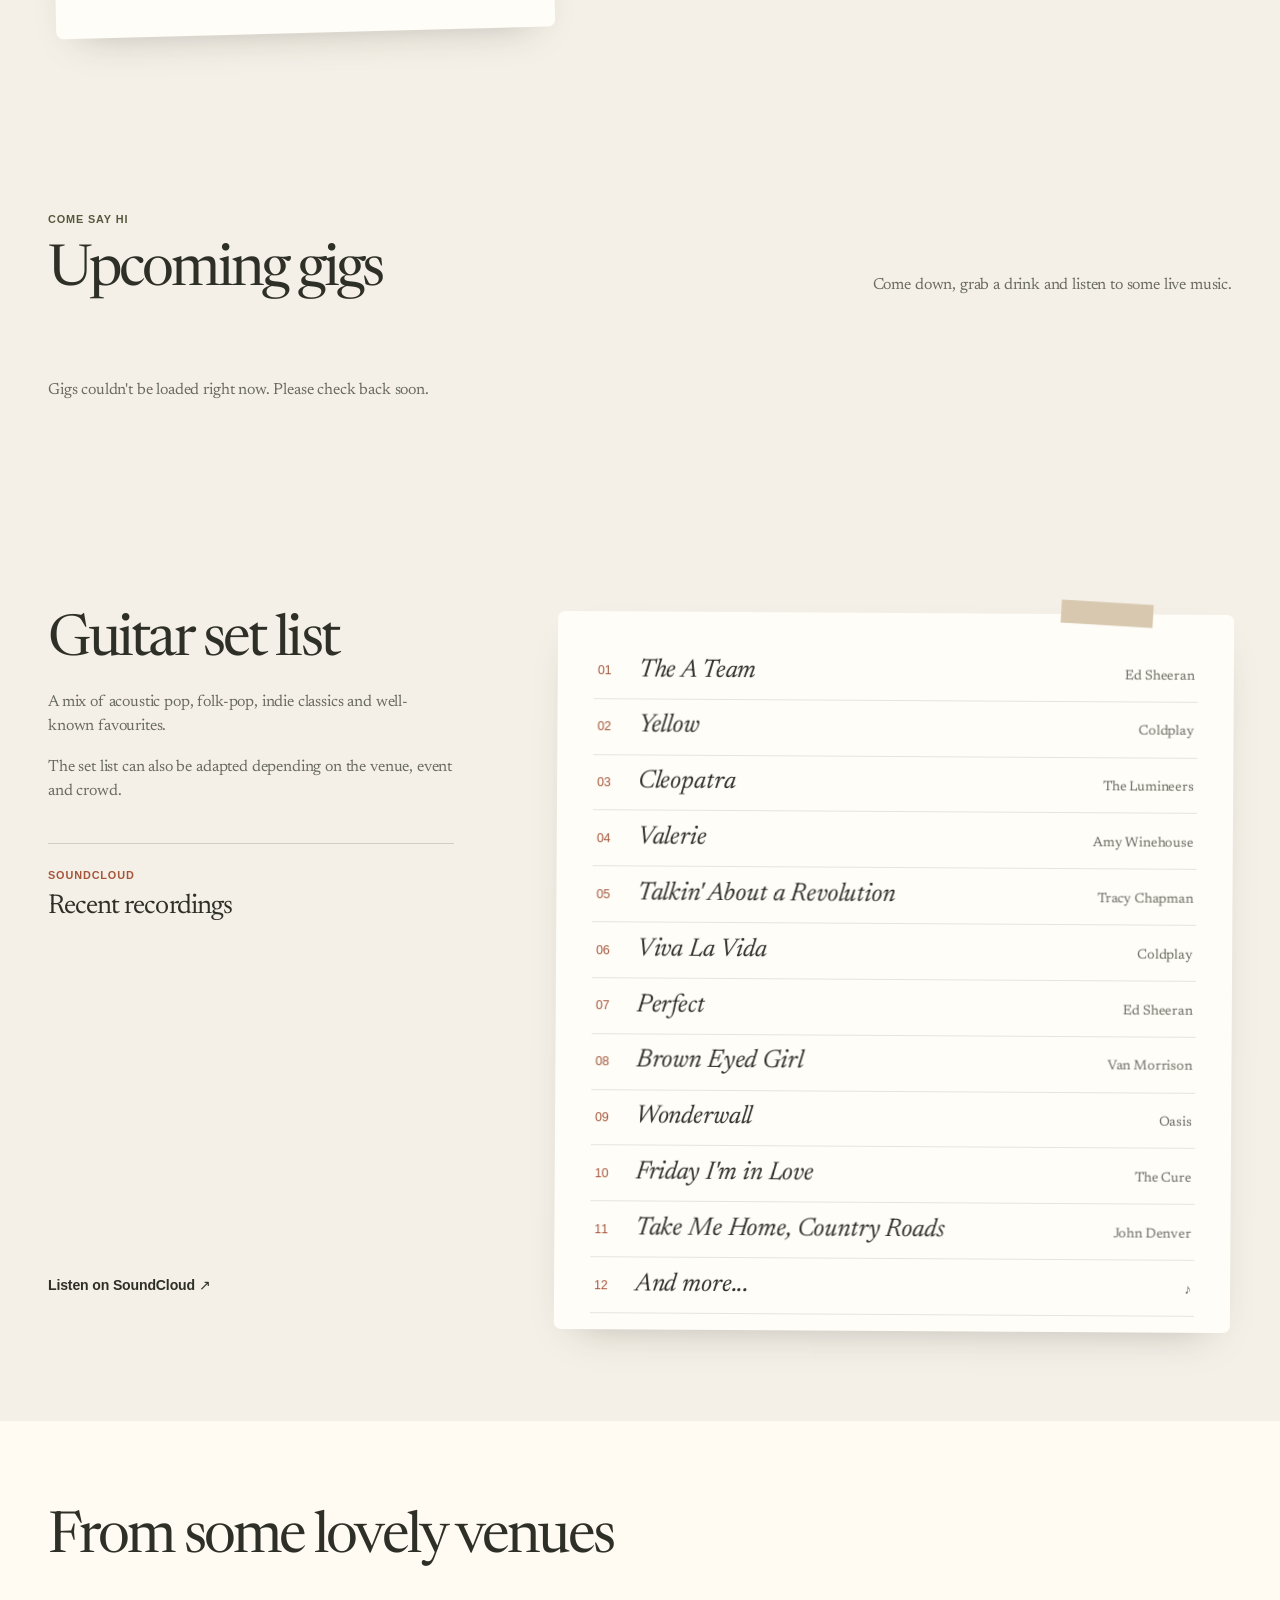
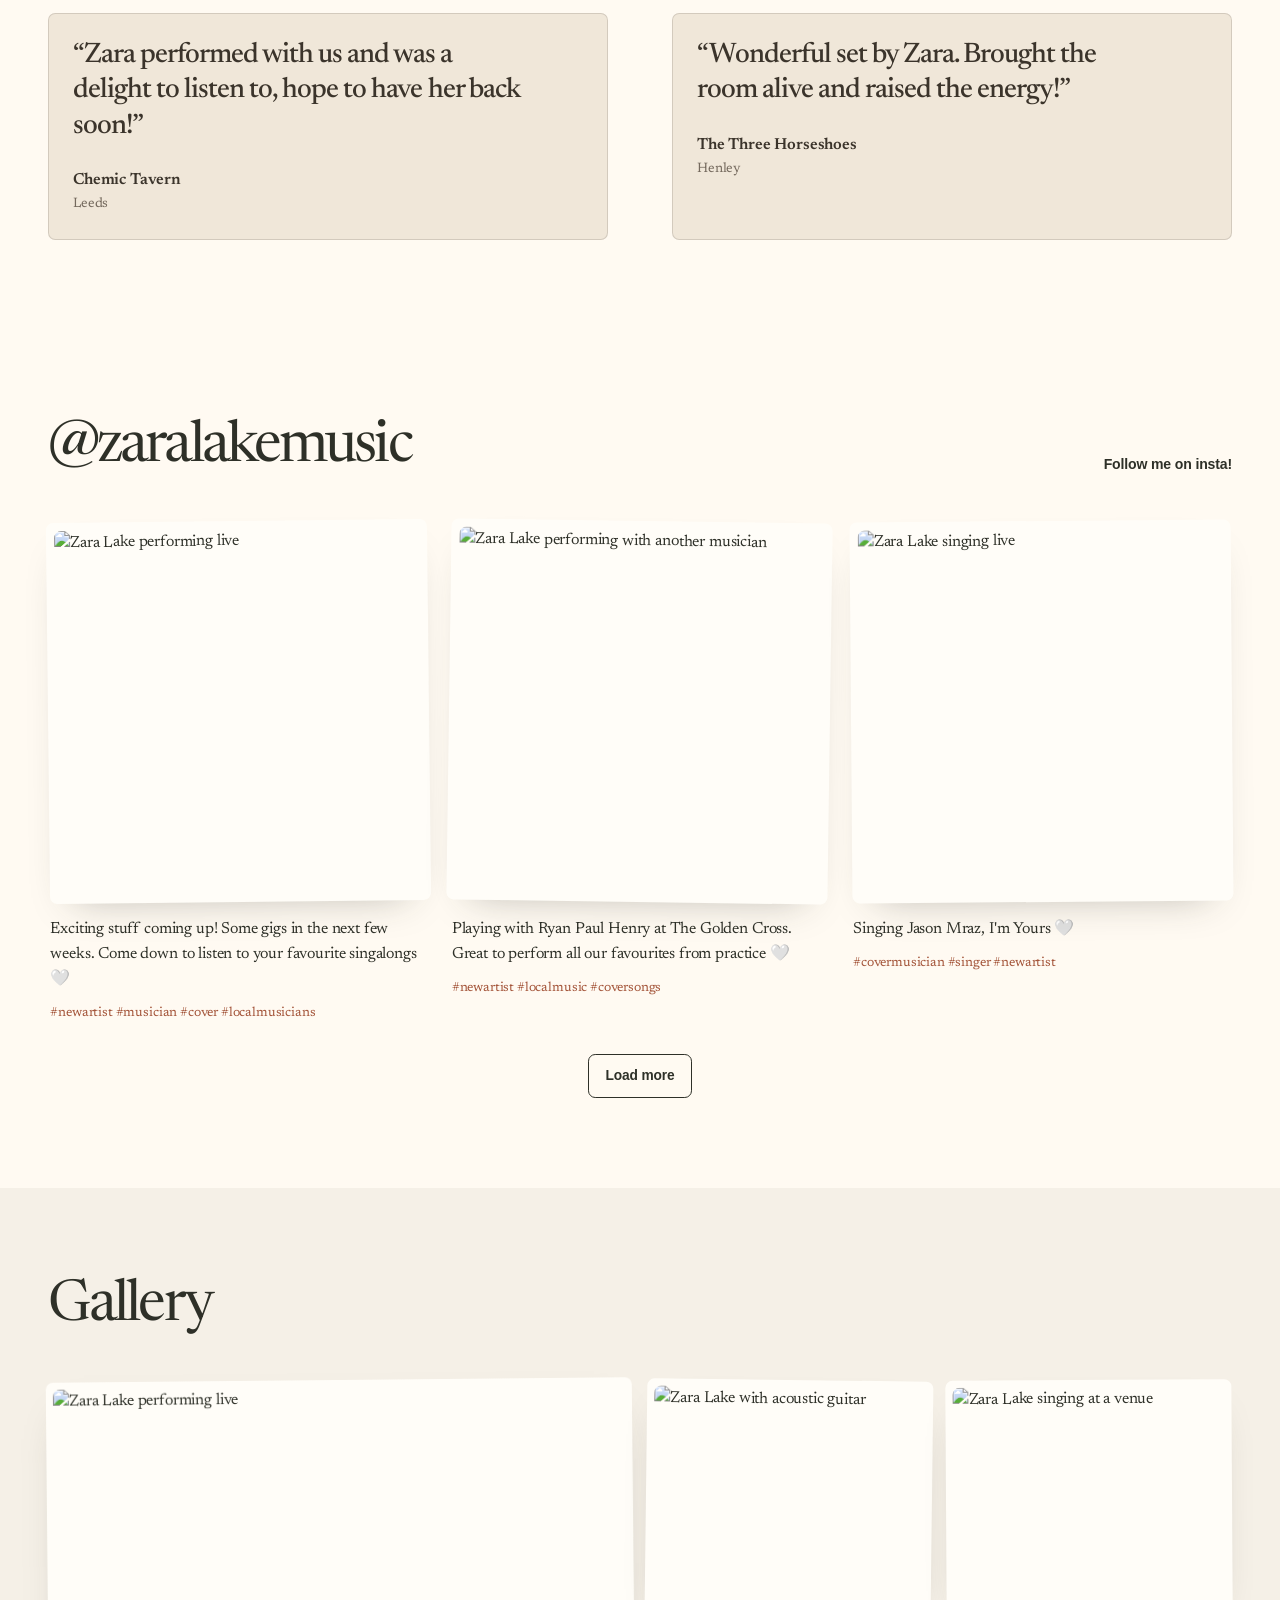
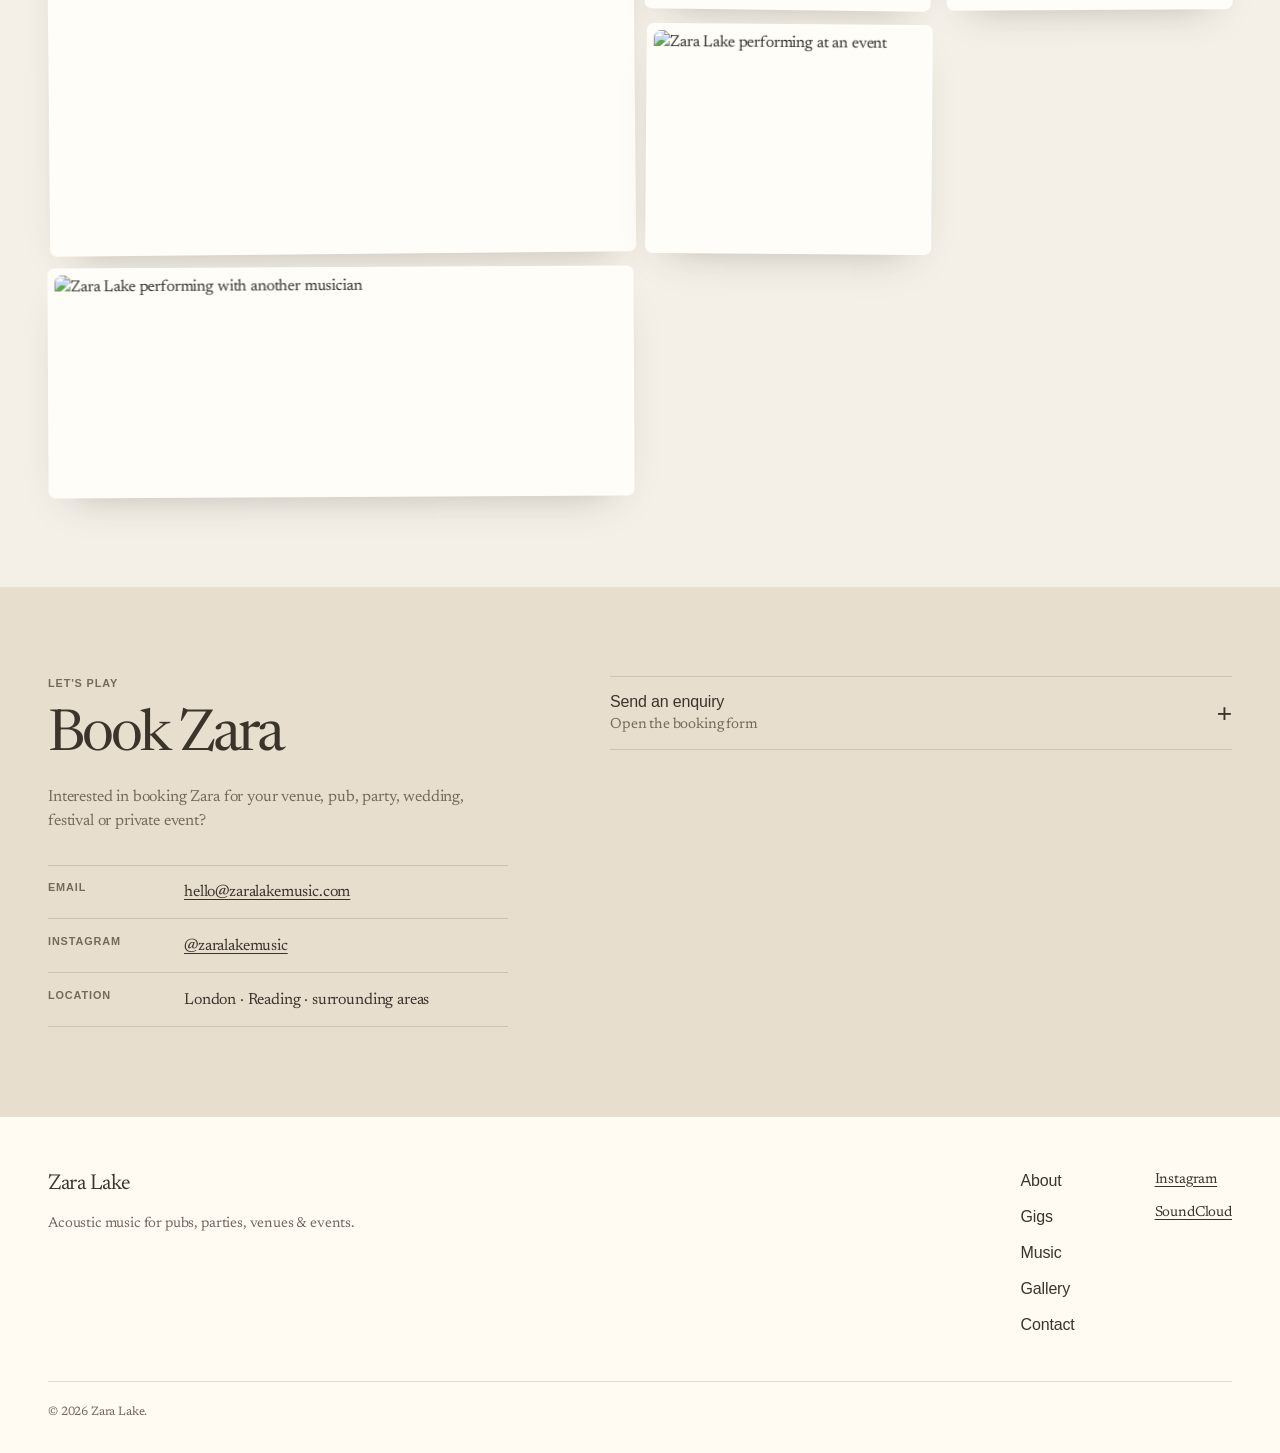
==== commit c939c861: "Update home.html" ====
--- a/home.html
+++ b/home.html
@@ -3,7 +3,7 @@
 <head>
   <meta charset="UTF-8">
   <meta name="viewport" content="width=device-width, initial-scale=1.0">
-  <meta name="theme-color" content="#f5f0e7">
+  <meta name="theme-color" content="#e8dece">
   <meta name="color-scheme" content="light">
   <link rel="preconnect" href="https://fonts.googleapis.com">
   <link rel="preconnect" href="https://fonts.gstatic.com" crossorigin>
@@ -37,7 +37,7 @@
   --accent-soft: #dac3ac;
   --serif: "Newsreader", serif;
   --sans: Arial, Helvetica, sans-serif;
-  --content: 76rem;
+  --content: 100%;
   --gutter: clamp(1.25rem, 4vw, 4rem);
   --section-space: clamp(4rem, 7vw, 7rem);
   --header-height: 4rem;
@@ -119,7 +119,7 @@
 h2 {
   font-size: clamp(2.7rem, 5vw, 4.5rem);
   line-height: 1.02;
-  letter-spacing: -.035em;
+  letter-spacing: 0em;
   text-wrap: balance;
 }
 
@@ -245,6 +245,10 @@
   color: var(--cream);
 }
 
+.hero {
+  min-height: calc(100svh - var(--header-height)) !important;
+}
+
 .hero__media,
 .hero__media::after,
 .hero__image {
@@ -252,7 +256,7 @@
   inset: 0;
   width: 100%;
   height: 100%;
-      margin-top: 1.7rem;
+     
   
 }
 
@@ -268,8 +272,8 @@
 .hero__media::after {
   content: "";
   background:
-    linear-gradient(90deg, rgba(22, 27, 20, .78), rgba(22, 27, 20, .18) 72%),
-    linear-gradient(0deg, rgba(22, 27, 20, .42), transparent 60%);
+    linear-gradient(90deg, rgba(22, 27, 20, .26), rgba(22, 27, 20, .12) 72%),
+    linear-gradient(0deg, rgba(22, 27, 20, .26), transparent 60%) !important;
 }
 
 .hero__content { padding: 2rem; margin-bottom: 2rem; }
@@ -281,7 +285,7 @@
   font-family: var(--sans);
   font-size: clamp(4.6rem, 10vw, 8.5rem);
   line-height: .99;
-
+letter-spacing: 0 !important;
 }
 
 .hero__intro {
@@ -290,6 +294,12 @@
   font-size: clamp(1.05rem, 1.6vw, 1.2rem);
   line-height: 1.55;
 }
+
+.hero__content {
+  max-width: 10000px !important;
+  
+}
+
 
 /* Shared controls */
 .button {
@@ -830,7 +840,7 @@
 /* Footer */
 .site-footer {
   padding-block: 3.25rem 2rem;
-  background: var(--ink);
+  background: #9cb395 !important;
   color: var(--cream);
 }
 
@@ -1074,7 +1084,7 @@
   --accent-soft: #e8e8ed;
   --serif: "Newsreader", Georgia, serif;
   --sans: Arial, Helvetica, sans-serif;
-  --content: 72rem;
+  --content: 100%;
   --gutter: clamp(1.25rem, 4vw, 3rem);
   --section-space: clamp(4rem, 7vw, 6.5rem);
   --header-height: 3.25rem;
@@ -1630,6 +1640,377 @@
 }
 </style>
 
+
+<style>
+/* =========================================================
+   MOBILE FRIENDLY POLISH
+   Larger type/tap targets, persistent navigation, and browser
+   theme colour aligned with the dark-green navigation.
+========================================================= */
+:root {
+  --nav-bg: #343b32;
+  --header-height: 4.25rem;
+}
+
+/* Keep navigation permanently visible. */
+.site-header,
+.site-header.is-visible,
+.site-header.nav-open {
+  position: sticky;
+  top: 0;
+  width: 100%;
+  transform: none !important;
+  transition: background .2s ease, border-color .2s ease;
+  will-change: auto;
+  background: var(--nav-bg);
+}
+
+.site-header__inner {
+  min-height: var(--header-height);
+}
+
+.site-logo__name {
+  font-size: 1.35rem !important;
+}
+
+.site-nav a {
+  font-size: .98rem !important;
+  padding-block: .85rem;
+}
+
+@media (max-width: 820px) {
+  :root {
+    --header-height: 4.5rem;
+    --gutter: clamp(1.15rem, 5vw, 1.6rem);
+  }
+
+  body {
+    font-size: 1.08rem;
+    line-height: 1.6;
+  }
+
+  .site-logo__name {
+    font-size: 1.45rem !important;
+  }
+
+  .nav-toggle {
+    width: 3.25rem;
+    min-height: 3.25rem;
+  }
+
+  .nav-toggle__icon {
+    width: 26px;
+    height: 18px;
+  }
+
+  .nav-toggle__icon span:nth-child(2) { top: 8px; }
+  .nav-toggle__icon span:last-child { top: 16px; }
+  .nav-open .nav-toggle__icon span:first-child,
+  .nav-open .nav-toggle__icon span:last-child { top: 8px; }
+
+  .site-nav-panel {
+    top: var(--header-height);
+    height: calc(100dvh - var(--header-height));
+    padding: 1.25rem var(--gutter) 2rem;
+  }
+
+  .site-nav a {
+    min-height: 4.25rem;
+    font-size: 1.65rem !important;
+    line-height: 1.15;
+  }
+
+  .hero .eyebrow,
+  .eyebrow,
+  .booking-strip__label,
+  .contact__detail-label {
+    font-size: .78rem;
+  }
+
+  .hero__intro,
+  .section-heading > p:last-child,
+  .section-heading--split > p,
+  .about__content > p:not(.eyebrow),
+  .set-list__intro > p:not(.eyebrow),
+  .gig__details p,
+  .social-post__content p,
+  .contact__intro > p:not(.eyebrow) {
+    font-size: 1.08rem;
+  }
+
+  .button {
+    min-height: 3.25rem;
+    padding: .8rem 1.25rem;
+    font-size: 1rem;
+  }
+
+  .text-link,
+  .gig__action a {
+    font-size: 1rem;
+  }
+
+  .form-field label {
+    font-size: .9rem;
+  }
+
+  .form-field input,
+  .form-field select {
+    min-height: 3.4rem;
+  }
+
+  .enquiry-disclosure > summary {
+    min-height: 5rem;
+    font-size: 1.08rem;
+  }
+}
+
+@media (max-width: 640px) {
+  h2 { font-size: clamp(2.8rem, 13vw, 4rem); }
+  h3 { font-size: clamp(1.5rem, 7vw, 1.9rem); }
+
+  .booking-strip__item {
+    min-height: 4.25rem;
+  }
+
+  .booking-strip__label {
+    font-size: .75rem;
+  }
+
+  .booking-strip__item strong {
+    font-size: 1.2rem;
+  }
+
+  .song-list li span:first-child {
+    font-size: 1.4rem;
+  }
+
+  .song-list li span:last-child,
+  .testimonial figcaption span,
+  .social-post__content span {
+    font-size: .95rem;
+  }
+}
+</style>
+
+
+<style>
+/* =========================================================
+   DEEP CREAM PALETTE — warmer, slightly darker cream surfaces
+========================================================= */
+:root {
+  --pastel-green: #e8dece;
+  --pastel-green-soft: #f0e7d9;
+  --pastel-green-deep: #d8c8b0;
+  --pastel-green-text: #3b342b;
+  --pastel-green-muted: #74695d;
+  --pastel-green-line: rgba(59, 52, 43, .16);
+  --nav-bg: var(--pastel-green);
+}
+
+/* Main green surfaces */
+.site-header,
+.site-header.is-visible,
+.site-header.nav-open,
+.booking-strip,
+.contact,
+.site-footer,
+.testimonial,
+.gig {
+  background: var(--pastel-green) !important;
+  color: var(--pastel-green-text) !important;
+}
+.site-footer {
+ background: var(--cream) !important;
+
+}
+.testimonial,
+.gig {
+  background: var(--pastel-green-soft) !important;
+  border-color: var(--pastel-green-line) !important;
+}
+
+/* Scrapbook tape details */
+.about__image-wrap::after,
+.set-list__songs::before {
+  background: var(--pastel-green-deep) !important;
+  opacity: 1 !important;
+}
+
+/* Navigation text/icons */
+.site-logo,
+.site-nav,
+.nav-toggle {
+  color: var(--pastel-green-text) !important;
+}
+
+.site-header {
+  border-bottom-color: var(--pastel-green-line) !important;
+}
+
+/* Booking strip text */
+.booking-strip__label {
+  color: var(--pastel-green-muted) !important;
+}
+
+@media (max-width: 640px) {
+  .booking-strip__item,
+  .booking-strip__item:first-child {
+    border-bottom-color: var(--pastel-green-line) !important;
+  }
+}
+
+/* Testimonial + gig secondary text */
+.testimonial figcaption span,
+.gig__details p,
+.gig__meta .gig__time::before {
+  color: var(--pastel-green-muted) !important;
+}
+
+.gig__date,
+.gig__meta .gig__time,
+.gig__action a {
+  color: var(--pastel-green-text) !important;
+}
+
+/* Contact section: switch all previously light-on-dark copy to dark-on-pastel. */
+.contact {
+  color-scheme: light !important;
+}
+
+.contact .eyebrow,
+.contact__intro > p:not(.eyebrow),
+.contact__detail-label,
+.enquiry-disclosure__hint {
+  color: var(--pastel-green-muted) !important;
+}
+
+.contact__details,
+.contact__detail,
+.contact__form-wrap,
+.contact-form {
+  border-color: var(--pastel-green-line) !important;
+}
+
+.form-field input,
+.form-field select,
+.form-field textarea {
+  background: rgba(255, 250, 242, .58) !important;
+  border-color: rgba(59, 52, 43, .24) !important;
+  color: var(--pastel-green-text) !important;
+}
+
+.form-field input::placeholder,
+.form-field textarea::placeholder {
+  color: #827568 !important;
+}
+
+.form-field select option {
+  background: #fffaf2 !important;
+  color: var(--pastel-green-text) !important;
+}
+
+.form-field input:focus,
+.form-field select:focus,
+.form-field textarea:focus {
+  border-color: #b8a58d !important;
+  box-shadow: 0 0 0 2px rgba(184, 165, 141, .20) !important;
+}
+
+/* Primary controls that used the same dark green background. */
+.button--primary {
+  background: var(--pastel-green-deep) !important;
+  border-color: var(--pastel-green-deep) !important;
+  color: var(--pastel-green-text) !important;
+}
+
+.button--primary:hover,
+.contact .button--primary:hover {
+  background: #cdbb9f !important;
+  border-color: #cdbb9f !important;
+  color: #342d25 !important;
+}
+
+.contact .button--primary {
+  background: #fffaf2 !important;
+  border-color: rgba(47, 59, 49, .22) !important;
+  color: var(--pastel-green-text) !important;
+}
+
+/* Footer copy and dividers */
+.site-footer__brand > p,
+.site-footer__bottom {
+  color: var(--pastel-green-muted) !important;
+}
+
+.site-footer__bottom {
+  border-top-color: var(--pastel-green-line) !important;
+}
+
+/* Full-screen gallery lightbox */
+.gallery__item {
+  cursor: zoom-in;
+}
+
+.gallery__item:focus-visible {
+  outline: 3px solid var(--accent);
+  outline-offset: 5px;
+}
+
+.gallery-lightbox {
+  position: fixed;
+  inset: 0;
+  z-index: 1000;
+  display: grid;
+  place-items: center;
+  padding: clamp(1rem, 3vw, 2rem);
+  background: rgba(28, 24, 20, .94);
+  opacity: 0;
+  visibility: hidden;
+  pointer-events: none;
+  transition: opacity .2s ease, visibility .2s ease;
+}
+
+.gallery-lightbox.is-open {
+  opacity: 1;
+  visibility: visible;
+  pointer-events: auto;
+}
+
+.gallery-lightbox__image {
+  width: auto;
+  max-width: min(96vw, 1400px);
+  max-height: 92vh;
+  object-fit: contain;
+  border-radius: var(--radius);
+  box-shadow: 0 24px 70px rgba(0, 0, 0, .38);
+}
+
+.gallery-lightbox__close {
+  position: fixed;
+  top: max(1rem, env(safe-area-inset-top));
+  right: max(1rem, env(safe-area-inset-right));
+  width: 3rem;
+  height: 3rem;
+  display: grid;
+  place-items: center;
+  border: 1px solid rgba(255, 250, 242, .28);
+  border-radius: 50%;
+  background: rgba(255, 250, 242, .12);
+  color: #fffaf2;
+  font-size: 1.8rem;
+  line-height: 1;
+  backdrop-filter: blur(10px);
+}
+
+.gallery-lightbox__close:hover {
+  background: rgba(255, 250, 242, .22);
+}
+
+body.lightbox-open {
+  overflow: hidden;
+}
+</style>
+
 </head>
 
 <body>
@@ -1688,10 +2069,10 @@
       <div class="hero__media">
         <!-- Replace with a strong performance / portrait image -->
         <img
-          src="https://ik.imagekit.io/vjtm8uzlm/Zara%20Lake%20Music/IMG_6735.JPG?updatedAt=1790431172803"
+          src="https://ik.imagekit.io/vjtm8uzlm/Zara%20Lake%20Music/IMG_3676.jpeg?updatedAt=1790430853195"
           alt="Zara Lake performing with her acoustic guitar"
           class="hero__image"
-          fetchpriority="high" style="object-position:bottom;"
+          fetchpriority="high" style="object-position:center;"
         >
       </div>
 
@@ -1725,7 +2106,7 @@
         <div class="about__image-wrap">
           <!-- Replace with another portrait / candid performance image -->
           <img
-            src="https://ik.imagekit.io/vjtm8uzlm/Zara%20Lake%20Music/Photos:%20Content/d9f10f72-599a-49cd-b3c3-ceac1bae5daf.JPG?updatedAt=1790430794148"
+            src="https://ik.imagekit.io/vjtm8uzlm/Zara%20Lake%20Music/IMG_6735.JPG?updatedAt=1790431172803"
             alt="Zara Lake with her acoustic guitar"
             class="about__image"
             loading="lazy"
@@ -2106,7 +2487,7 @@
 
           <figure class="gallery__item">
             <img
-              src="https://ik.imagekit.io/vjtm8uzlm/Zara%20Lake%20Music/IMG_3676.jpeg?updatedAt=1790430853195"
+              src="https://ik.imagekit.io/vjtm8uzlm/Zara%20Lake%20Music/Photos:%20Content/d9f10f72-599a-49cd-b3c3-ceac1bae5daf.JPG?updatedAt=1790430794148"
               alt="Zara Lake singing at a venue"
               loading="lazy"
             >
@@ -2133,6 +2514,11 @@
       </div>
 
     </section>
+
+    <div class="gallery-lightbox" id="gallery-lightbox" role="dialog" aria-modal="true" aria-label="Full-screen gallery image" aria-hidden="true">
+      <button class="gallery-lightbox__close" type="button" aria-label="Close full-screen image">×</button>
+      <img class="gallery-lightbox__image" src="" alt="">
+    </div>
 
 
     <!-- =======================================================
@@ -2308,7 +2694,7 @@
 
 document.addEventListener("DOMContentLoaded", () => {
   initMobileNavigation();
-  initScrollAwareHeader();
+  initGalleryLightbox();
   loadGigs();
   updateCurrentYear();
 });
@@ -2353,50 +2739,65 @@
 }
 
 
-
-
 /* =========================================================
-   SCROLL-AWARE HEADER
-   Visible on load. Hides when the user scrolls downward,
-   and reveals again when they scroll upward.
+   GALLERY LIGHTBOX
 ========================================================= */
-function initScrollAwareHeader() {
-  const header = document.querySelector(".site-header");
-  if (!header) return;
-
-  let lastY = window.scrollY;
-  let accumulatedDelta = 0;
-  const revealThreshold = 10;
-
-  const updateHeader = () => {
-    const currentY = Math.max(window.scrollY, 0);
-    const delta = currentY - lastY;
-
-    if (header.classList.contains("nav-open")) {
-      header.classList.add("is-visible");
-      lastY = currentY;
-      accumulatedDelta = 0;
-      return;
+function initGalleryLightbox() {
+  const lightbox = document.querySelector("#gallery-lightbox");
+  const fullImage = lightbox?.querySelector(".gallery-lightbox__image");
+  const closeButton = lightbox?.querySelector(".gallery-lightbox__close");
+  const items = document.querySelectorAll(".gallery__item");
+
+  if (!lightbox || !fullImage || !closeButton || !items.length) return;
+
+  let lastFocusedItem = null;
+
+  const openLightbox = (item) => {
+    const image = item.querySelector("img");
+    if (!image) return;
+
+    lastFocusedItem = item;
+    fullImage.src = image.currentSrc || image.src;
+    fullImage.alt = image.alt || "Gallery image";
+    lightbox.classList.add("is-open");
+    lightbox.setAttribute("aria-hidden", "false");
+    document.body.classList.add("lightbox-open");
+    closeButton.focus();
+  };
+
+  const closeLightbox = () => {
+    lightbox.classList.remove("is-open");
+    lightbox.setAttribute("aria-hidden", "true");
+    document.body.classList.remove("lightbox-open");
+    fullImage.src = "";
+    if (lastFocusedItem) lastFocusedItem.focus();
+  };
+
+  items.forEach(item => {
+    item.setAttribute("tabindex", "0");
+    item.setAttribute("role", "button");
+    item.setAttribute("aria-label", `View ${item.querySelector("img")?.alt || "gallery image"} full screen`);
+
+    item.addEventListener("click", () => openLightbox(item));
+    item.addEventListener("keydown", event => {
+      if (event.key === "Enter" || event.key === " ") {
+        event.preventDefault();
+        openLightbox(item);
+      }
+    });
+  });
+
+  closeButton.addEventListener("click", closeLightbox);
+
+  lightbox.addEventListener("click", event => {
+    if (event.target === lightbox) closeLightbox();
+  });
+
+  document.addEventListener("keydown", event => {
+    if (event.key === "Escape" && lightbox.classList.contains("is-open")) {
+      closeLightbox();
     }
-
-    if (Math.sign(delta) !== Math.sign(accumulatedDelta)) {
-      accumulatedDelta = delta;
-    } else {
-      accumulatedDelta += delta;
-    }
-
-    if (accumulatedDelta <= -revealThreshold) {
-      header.classList.add("is-visible");
-      accumulatedDelta = 0;
-    } else if (accumulatedDelta >= revealThreshold) {
-      header.classList.remove("is-visible");
-      accumulatedDelta = 0;
-    }
-
-    lastY = currentY;
-  };
-
-  window.addEventListener("scroll", updateHeader, { passive: true });
+  });
 }
 
 
